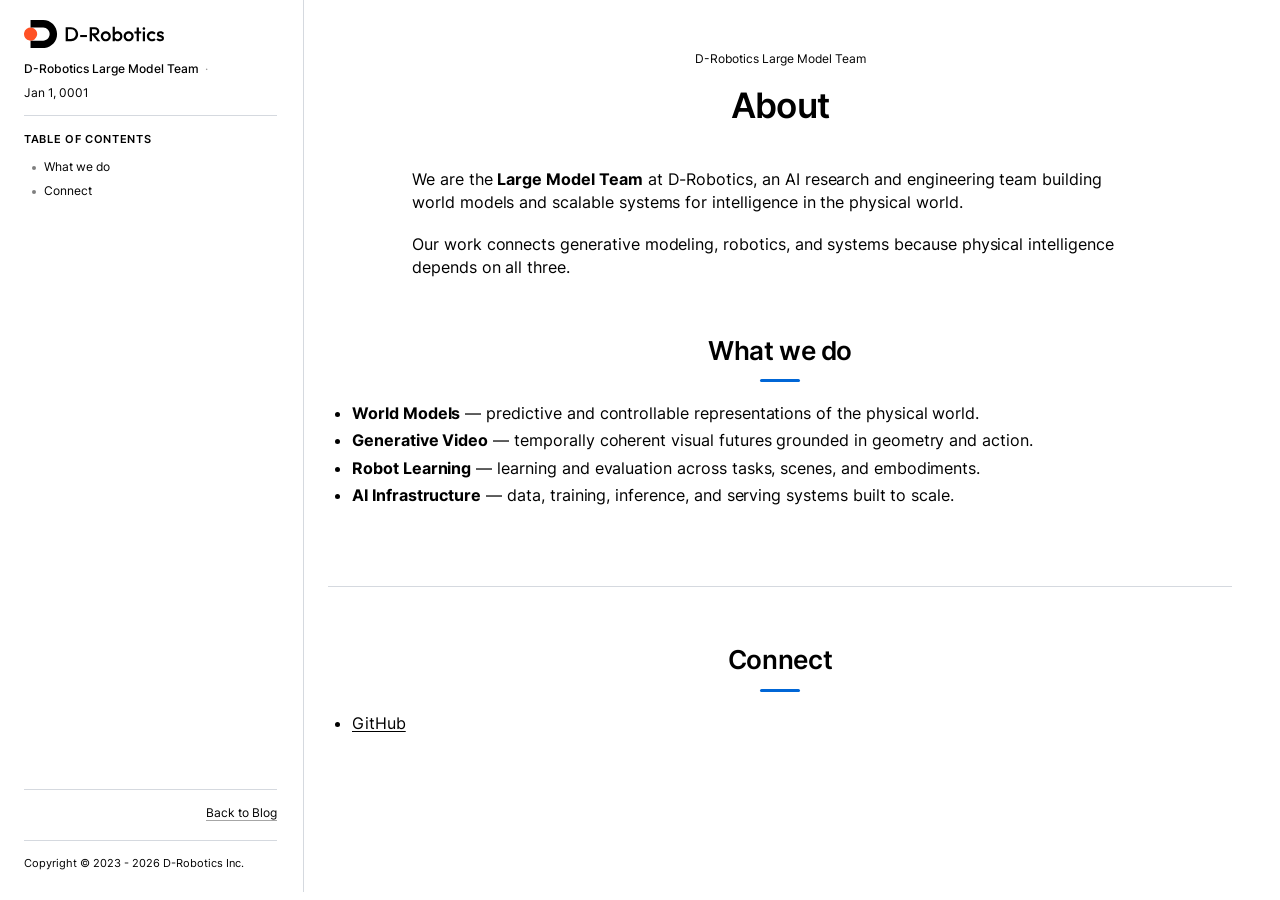
==== about/index.html @ 14d08337 "Initial deploy: Hugo build output (TOS-hosted assets)" ====
<!doctype html><html lang=en dir=ltr><head><meta charset=utf-8><meta name=viewport content="width=device-width,initial-scale=1,shrink-to-fit=no"><meta name=robots content="index, follow"><title>About · D-Robotics Large Model Team</title><script>(function(){var t,e=null;try{e=localStorage.getItem("beacon-theme")}catch{}e!=="light"&&e!=="dark"&&(e="auto"),t=e==="dark"||e==="auto"&&window.matchMedia("(prefers-color-scheme: dark)").matches,document.documentElement.dataset.theme=e,document.documentElement.classList.toggle("dark",t)})()</script><meta name=description content="The team building world models and scalable systems for physical intelligence."><meta name=author content="D-Robotics Large Model Team"><link rel=canonical href=https://largemodel.d-robotics.cc/about/><meta property="og:title" content="About">
<meta property="og:description" content="The team building world models and scalable systems for physical intelligence."><meta property="og:type" content="article"><meta property="og:url" content="https://largemodel.d-robotics.cc/about/"><meta property="og:site_name" content="D-Robotics Large Model Team"><meta name=twitter:card content="summary"><meta name=twitter:title content="About"><meta name=twitter:description content="The team building world models and scalable systems for physical intelligence."><link rel=stylesheet href=/css/main.min.e6b3708b87d141f36e25508e2e781ec3b22ee63d09529a8f0eecc52648e0cc5a.css integrity="sha256-5rNwi4fRQfNuJVCOLngew7Iu5j0JUpqPDuzFJkjgzFo="><meta name=generator content="Hugo 0.147.4"><script>(function(){try{localStorage.setItem("beacon-theme","light")}catch{}var e=document.documentElement;e.classList.remove("dark"),e.dataset.theme="light"})()</script><style>@font-face{font-family:inter;src:url(/fonts/inter-var.woff2)format("woff2");font-weight:100 900;font-display:swap}:root{color-scheme:light;--color-bg:#ffffff;--color-bg-page:#ececed;--nav-width:160px;--details-width:280px;--site-width:1360px;--toc-width:220px;--font-sans:"Inter", "PingFang SC", "Microsoft YaHei", "Noto Sans CJK SC", system-ui, -apple-system, "Segoe UI", sans-serif;--color-text:#000000;--color-text-soft:#000000;--color-heading:#000000}:root.dark{color-scheme:light;--color-bg:#ffffff;--color-bg-soft:#ffffff;--color-bg-code:#f1f3f5;--color-bg-muted:#eceef1;--color-bg-page:#ececed;--color-text:#000000;--color-text-soft:#000000;--color-heading:#000000;--color-border:#e1e4e8;--color-divider:#d5d9df;--color-rule:#9299a3;--color-border-hover:#0066d6;--color-primary:#0066d6;--color-primary-hover:#0053b3;--color-selection-bg:#bfd0e1;--color-selection-text:#17212b;--color-comment-accent:#456b91;--color-tag-bg:#eceef1;--color-lightbox-backdrop:rgba(20, 22, 26, 0.82);--shadow:0 1px 2px rgba(0, 0, 0, 0.04);--shadow-hover:0 3px 10px rgba(0, 0, 0, 0.08)}.theme-toggle{display:none!important}body{background:var(--color-bg-page)}.container{background:var(--color-bg)}.three-col .layout{display:grid;grid-template-columns:var(--nav-width)minmax(0,1fr);gap:var(--layout-gap);align-items:start}.three-col.single .layout{grid-template-columns:var(--details-width)minmax(0,1fr);gap:0}.three-col.single .main{padding-left:24px;overflow-x:clip}.three-col.single .right-toc{display:none}.three-col .main,.three-col.single .main{max-width:none;margin-inline:0;min-width:0}.left-nav{position:sticky;top:24px;align-self:start;padding:20px 0;align-self:stretch;border-right:1px solid var(--color-divider);padding-right:20px}.left-nav-inner{display:flex;flex-direction:column;gap:14px}a.sidebar-logo{text-decoration:none;transition:opacity .15s ease}a.sidebar-logo:hover{opacity:.75}.right-toc{position:sticky;top:24px;align-self:start;padding:40px 0;max-height:calc(100vh - 48px);overflow-y:auto}.toc-side{background:0 0;border:0;border-radius:0;padding:0;margin:0}.toc-side .toc-title{text-transform:uppercase;letter-spacing:.05em;font-weight:600;color:var(--color-text-soft);font-size:.82rem;margin:0 0 12px}.toc-side .toc-content{font-size:.92rem}.toc-side ul{padding-left:16px;margin:6px 0}.toc-side a{color:var(--color-text-soft)}.toc-side a:hover{color:var(--color-primary)}.resources{margin:16px 0 0;text-align:center}.resources-list{display:flex;flex-wrap:wrap;justify-content:center;gap:18px}.resource-badge{display:inline-flex;align-items:center;gap:5px;padding:0;border:none;background:0 0;color:var(--color-text);font-size:.78rem;font-weight:400;text-decoration:underline;text-underline-offset:3px;text-decoration-thickness:1px;transition:color .15s ease,text-decoration-color .15s ease}.resource-badge:hover{color:var(--color-primary)}.hero{padding:56px 0 40px;max-width:760px}.hero-eyebrow{letter-spacing:-.01em;font-size:1.35rem;font-weight:700;color:var(--color-heading);margin:0 0 14px}.hero-vision{font-size:.95rem;line-height:1.7;letter-spacing:-.005em;color:var(--color-text-soft);margin:0 0 32px;max-width:62ch}.hero-cta{display:flex;gap:12px;flex-wrap:wrap}.btn{display:inline-flex;align-items:center;padding:8px 16px;border-radius:var(--radius);font-size:.78rem;font-weight:600;border:1px solid var(--color-border);background:var(--color-bg-soft);color:var(--color-text);transition:color .15s ease,border-color .15s ease,background-color .15s ease}.btn:hover{color:var(--color-primary);border-color:var(--color-border-hover)}.btn-primary{background:var(--color-primary);color:#fff;border-color:var(--color-primary)}.btn-primary:hover{color:#fff;filter:brightness(1.08)}.btn-ghost{background:0 0}.latest-title{margin:72px 0 16px;padding-top:24px;border-top:1px solid var(--color-border);font-size:.78rem;text-transform:uppercase;letter-spacing:.05em;font-weight:600;color:var(--color-text-soft)}.post-entry{margin-bottom:12px;padding:0;border:1px solid var(--color-border);border-radius:10px;background:var(--color-bg);box-shadow:3px 3px color-mix(in srgb,var(--color-border) 60%,transparent);transition:box-shadow .15s ease,transform .15s ease,border-color .15s ease}.post-entry:first-child{padding-top:0}.post-entry:last-of-type{border-bottom:1px solid var(--color-border)}.post-entry:hover{border-color:var(--color-heading);transform:translate(-1px,-1px);box-shadow:5px 5px color-mix(in srgb,var(--color-border) 80%,transparent)}.card-badges{display:flex;gap:6px;flex-wrap:wrap;margin-bottom:10px}.category-badge{display:inline-block;padding:3px 10px;font-size:.72rem;font-weight:600;text-transform:uppercase;letter-spacing:.05em;color:var(--color-primary);background:color-mix(in srgb,var(--color-primary) 10%,transparent);border-radius:999px;transition:background-color .15s ease}.category-badge:hover{background:color-mix(in srgb,var(--color-primary) 18%,transparent)}.byline{display:flex;align-items:center;flex-wrap:wrap;gap:8px;font-size:.78rem;color:var(--color-text-soft);margin:0 0 12px}.byline-author{color:var(--color-text-soft);font-weight:400}.byline-sep{opacity:.4}.entry-pinned{color:var(--color-primary);margin-right:4px}.three-col.single .post{max-width:none;margin-inline:0}.three-col.single .main{padding-right:24px}.three-col.single .post-content{font-size:1rem;line-height:1.4;letter-spacing:-.003em}.three-col.single .post-content a{color:var(--color-text)}.three-col.single .post-content a:hover{color:var(--color-text);text-decoration-color:var(--color-primary)}.three-col.single .post-content p{text-align:left;max-width:46rem;margin-inline:auto}.three-col.single .post-content>*+*{margin-top:20px}.three-col.single .post-content>*:first-child{margin-top:0}.three-col.single .post-content>h2{font-size:1.6rem;line-height:1.3;margin-top:80px;margin-bottom:0;letter-spacing:-.015em;text-align:center;padding-top:56px;border-top:1px solid var(--color-divider)}.three-col.single .post-content>h2:first-of-type,.three-col.single .post-content .callout>h2{border-top:none;margin-top:56px;padding-top:0}.three-col.single .post-content .callout>h2:first-child{margin-top:0}.three-col.single .post-content>h2::after{content:'';display:block;width:40px;height:3px;background:var(--color-primary);margin:12px auto 0;border-radius:2px}.three-col.single .post-content h4{font-size:1rem;line-height:1.5;font-weight:700;margin-top:28px;margin-bottom:0;margin-inline:auto;max-width:46rem;letter-spacing:-.01em;text-align:left}.three-col.single .post-content .demo-section>*+*{margin-top:28px}.three-col.single .post-content .demo-section>*:first-child{margin-top:0}.three-col.single .post-content .demo-section h4,.three-col.single .post-content .demo-section p{text-align:center}.three-col.single .post-content .demo-section p{max-width:40rem;margin-inline:auto}.barchart{max-width:46rem;margin-inline:auto}.barchart-tabs{display:flex;flex-wrap:wrap;gap:6px;margin-bottom:14px;position:relative}.barchart>input{position:absolute;opacity:0;pointer-events:none}.barchart-tabs>label{padding:3px 12px;border:1px solid var(--color-border);border-radius:999px;font-size:.72rem;line-height:1.6;color:var(--color-text-soft);cursor:pointer;user-select:none;transition:color .15s ease,background-color .15s ease,border-color .15s ease}.barchart-tabs>label:hover{color:var(--color-heading);border-color:var(--color-heading)}.bar-panel{display:none;min-height:258px}#bm-overall:checked~.bar-panel[data-panel=overall],#bm-interaction:checked~.bar-panel[data-panel=interaction],#bm-physical:checked~.bar-panel[data-panel=physical],#bm-consistency:checked~.bar-panel[data-panel=consistency],#bm-clip:checked~.bar-panel[data-panel=clip]{display:block}#bm-overall:checked~.barchart-tabs label[for=bm-overall],#bm-interaction:checked~.barchart-tabs label[for=bm-interaction],#bm-physical:checked~.barchart-tabs label[for=bm-physical],#bm-consistency:checked~.barchart-tabs label[for=bm-consistency],#bm-clip:checked~.barchart-tabs label[for=bm-clip]{background:var(--color-primary);border-color:var(--color-primary);color:#fff}.barmeter{display:grid;grid-template-columns:148px minmax(0,1fr)44px;align-items:center;gap:8px;margin:5px 0}.bar-label{font-size:.72rem;color:var(--color-text);text-align:right;white-space:nowrap;overflow:hidden;text-overflow:ellipsis}.bar-label em{font-style:normal;font-weight:600}.bar-track{height:14px;border-radius:4px;background:var(--color-bg-soft);overflow:hidden}.bar-fill{display:block;height:100%;width:var(--w,0%);border-radius:4px;background:color-mix(in srgb,var(--color-text) 28%,transparent)}.bar-value{font-size:.7rem;color:var(--color-text-soft);font-variant-numeric:tabular-nums}.barmeter.ours .bar-fill{background:var(--color-primary)}.barmeter.ours .bar-label,.barmeter.ours .bar-value{color:var(--color-primary);font-weight:600}.bar-caption{margin-top:10px;font-size:.7rem;color:var(--color-text-soft);text-align:center}.eval-split{display:grid;grid-template-columns:minmax(0,1fr)340px;gap:28px;align-items:center;max-width:46rem;margin-inline:auto;margin-block:28px}.post-content .eval-figure{margin:0}.eval-figure img{width:100%;border-radius:12px}.eval-figure figcaption{margin-top:8px;font-size:.72rem;line-height:1.5;color:var(--color-text-soft);text-align:center}.three-col.single .post-content h4{clear:both}@media(max-width:768px){.eval-split{grid-template-columns:1fr}}.video-pair{display:grid;grid-template-columns:1fr 1fr;gap:16px}.video-pair video{width:100%;aspect-ratio:16/9;object-fit:contain;background:#000;border-radius:12px}@media(max-width:768px){.video-pair{grid-template-columns:1fr}}.three-col.single .post-content>figure:not(.eval-figure),.three-col.single .post-content>div{margin-top:36px;margin-bottom:36px}.three-col.single .post-content .callout{border:none;border-radius:0;padding:0;margin:20px 0;background:0 0}.three-col.single .post-content .callout>p:first-child{font-size:1rem;font-weight:600;letter-spacing:-.005em;text-align:left;max-width:none}.three-col.single .post-content .callout>blockquote{margin:14px auto;padding-left:16px;border-left:2px solid var(--color-divider);font-size:.9rem;color:var(--color-text-soft);text-align:left;max-width:46rem}.three-col.single .post-content .callout>blockquote p{margin:0;max-width:none}.three-col.single .post-content .callout>p:not(:first-child){text-align:left;font-size:1rem;line-height:1.4;margin-top:14px;color:var(--color-text-soft)}.three-col.single .post-content .callout p:last-child,.three-col.single .post-content .callout blockquote:last-child{margin-bottom:0}.three-col.single .post-content>video{border-radius:12px;box-shadow:0 4px 24px rgba(0,0,0,.12);max-width:100%;background:#000;object-fit:contain}.three-col.single .post-content img{max-width:100%;background:0 0}.video-gallery{margin:36px 0}.video-gallery .video-main-wrap{position:relative;width:100%;padding-bottom:56.25%;border-radius:12px;overflow:hidden;box-shadow:0 4px 24px rgba(0,0,0,.12);background:#000}.video-gallery .video-main{position:absolute;top:0;left:0;width:100%;height:100%;object-fit:contain;background:#000}.video-gallery .video-thumbs{display:flex;flex-wrap:wrap;justify-content:center;gap:8px;margin-top:10px}.video-gallery .video-thumb-wrap{position:relative;flex:0 0 120px;width:120px;height:68px;border-radius:8px;overflow:hidden;cursor:pointer;border:3px solid transparent;opacity:.5;transition:opacity .15s ease,border-color .15s ease;background:#000}.video-gallery .video-thumb-wrap:hover{opacity:.8}.video-gallery .video-thumb-wrap.active{border-color:var(--color-primary);opacity:1}.video-gallery .video-thumb{position:absolute;top:0;left:0;width:100%;height:100%;object-fit:contain;background:#000;pointer-events:none}.three-col.single .post-content li{margin:.3em 0}.three-col.single .post-header{margin-bottom:40px;padding-top:8px}.three-col.single .post-header .post-meta.byline{justify-content:center;gap:8px;margin-bottom:14px}.three-col.single .post-header .post-title{text-align:center;font-size:clamp(1.8rem,3vw,2.2rem);line-height:1.25;letter-spacing:-.02em;margin:0 auto;max-width:32ch}.three-col.single .post-cover{margin:8px -14% 0;width:128%;max-width:100vw}.three-col.single .post-cover img{border-radius:var(--radius);display:block}.three-col.single .post>details.toc{display:none}.three-col.single .citation{margin-inline:auto;max-width:46rem;margin-top:88px}.three-col.single .post-footer{text-align:center}.three-col.single .post-footer .post-tags{justify-content:center}.post-details{position:sticky;top:24px;align-self:start;height:calc(100vh - 48px);overflow-y:auto;font-size:.78rem}.post-details-inner{display:flex;flex-direction:column;gap:16px;padding-right:6px;height:100%}.post-details-header{display:flex;flex-direction:column;gap:12px;padding-bottom:14px;border-bottom:1px solid var(--color-divider);flex-shrink:0}.sidebar-logo{width:100%;display:flex;align-items:center;justify-content:flex-start}.sidebar-logo svg{width:140px;max-width:100%;height:auto;display:block;color:var(--color-heading)}.post-meta-compact{display:flex;flex-wrap:wrap;align-items:center;gap:6px;font-size:.78rem;color:var(--color-text-soft);line-height:1.4}.post-meta-compact .post-meta-author{font-weight:500;color:var(--color-heading);white-space:nowrap}.post-meta-compact .post-meta-date{font-weight:400;color:var(--color-text-soft)}.post-meta-compact .sep{opacity:.4}.badge-category{display:inline-flex;align-items:center;gap:6px;padding:4px 10px;border-radius:999px;background:var(--color-bg-soft);border:1px solid var(--color-border);font-size:.72rem;font-weight:600;color:var(--color-heading);width:fit-content}.post-date{margin:0;font-size:.76rem;font-weight:500;color:var(--color-text-soft)}.post-byline{display:flex;justify-content:space-between;align-items:center;gap:12px}.post-author{margin:0;font-size:.9rem;font-weight:700;color:var(--color-heading)}.table-of-contents{display:flex;flex-direction:column;gap:8px;flex:1;min-height:0;overflow-y:auto}.table-of-contents-title{flex-shrink:0;margin:0;font-size:.7rem;font-weight:600;text-transform:uppercase;letter-spacing:.06em;color:var(--color-text-soft)}.table-of-contents-list ul{list-style:none;margin:0;padding:0}.table-of-contents-list ul ul{padding-left:10px;margin-top:2px}.table-of-contents-list li{margin:0}.table-of-contents-list a{display:flex;align-items:baseline;gap:8px;padding:4px 6px;border-radius:6px;color:var(--color-text-soft);text-decoration:none;font-size:.78rem;line-height:1.3;border-left:2px solid transparent;transition:color .15s ease,background-color .15s ease,border-color .15s ease}.table-of-contents-list a::before{content:"";flex-shrink:0;width:4px;height:4px;border-radius:50%;background:color-mix(in srgb,currentColor 50%,transparent);transform:translateY(-1px);transition:background-color .15s ease}.table-of-contents-list a:hover{color:var(--color-heading);background:var(--color-bg-soft)}.table-of-contents-list a.is-active,.table-of-contents-list a.active{color:var(--color-primary);background:color-mix(in srgb,var(--color-primary) 6%,transparent);border-left-color:var(--color-primary)}.table-of-contents-list a.is-active::before,.table-of-contents-list a.active::before{background:var(--color-primary)}.post-details-footer{flex-shrink:0;padding-top:12px;border-top:1px solid var(--color-divider);text-align:right}.back-to-blog{font-size:.76rem;font-weight:400;color:var(--color-text);text-decoration:underline;text-underline-offset:3px;text-decoration-color:color-mix(in srgb,var(--color-text) 35%,transparent);transition:color .15s ease,text-decoration-color .15s ease}.back-to-blog:hover{color:var(--color-primary);text-decoration-color:var(--color-primary)}.sidebar-copyright{margin-top:auto;flex-shrink:0;padding-top:14px;border-top:1px solid var(--color-divider);font-size:.7rem;line-height:1.5;color:var(--color-text-soft)}@media(max-width:1024px){.sidebar-copyright{display:none}.three-col.single .layout{grid-template-columns:minmax(0,1fr)}.three-col .left-nav{border-right:0;padding-right:0}.three-col.single .main{padding-left:0;overflow-x:visible}.post-details{position:static;height:auto;overflow:visible;margin-bottom:24px}.post-details-inner{padding-right:0;height:auto}.three-col.single .post-cover{margin:8px -6% 0;width:112%}}.list-header .list-title{font-size:1.9rem;font-weight:700;letter-spacing:-.01em;color:var(--color-heading)}.list-header .list-description{font-size:.78rem;color:var(--color-text-soft)}.post-entry .entry-body{display:flex;align-items:stretch;gap:44px;padding:8px 20px 8px 12px}.post-entry .entry-main{flex:auto;min-width:0;display:flex;flex-direction:column;gap:8px}.post-entry .entry-row{display:flex;align-items:baseline;justify-content:space-between;gap:6px}.post-entry .entry-title{flex:1;min-width:0;overflow:hidden;text-overflow:ellipsis;white-space:nowrap;font-size:.75rem;font-weight:600;line-height:1.4;letter-spacing:0;margin:0;color:var(--color-heading)}.post-entry .entry-title a{text-decoration:none}.post-entry .entry-date{margin-top:auto;padding-top:4px;font-size:.75rem;color:var(--color-text-soft);white-space:nowrap}.post-entry .entry-desc{font-size:.82rem;line-height:1.45;color:var(--color-text);margin:0}.post-entry .entry-abstract{min-width:0;margin:0;font-size:.75rem;line-height:1.55;color:var(--color-text-soft);display:-webkit-box;-webkit-box-orient:vertical;overflow:hidden}.post-entry .entry-thumb-link{flex:none;align-self:center;display:block}.post-entry .entry-thumb{display:block;height:180px;width:auto;max-width:min(40vw,340px);object-fit:cover;border-radius:8px;background:var(--color-bg)}@media(max-width:640px){.post-entry .entry-body{flex-direction:column-reverse;gap:10px}.post-entry .entry-thumb{width:100%;height:auto;max-width:none}.post-entry .entry-date{margin-top:0}}.blog-controls{display:flex;gap:12px;flex-wrap:wrap;align-items:center;margin:8px 0 24px}.blog-search{flex:1 1 240px;min-width:180px;padding:6px 10px;border:1px solid var(--color-border);border-radius:var(--radius);font-size:.78rem;background:var(--color-bg-soft);color:var(--color-text);transition:border-color .15s ease}.blog-search:focus{outline:none;border-color:var(--color-primary)}.blog-filters{display:flex;gap:6px;flex-wrap:wrap}.filter-btn{padding:5px 10px;border:1px solid var(--color-border);background:var(--color-bg-soft);color:var(--color-text-soft);border-radius:var(--radius);cursor:pointer;font-size:.78rem;transition:color .15s ease,border-color .15s ease,background-color .15s ease}.filter-btn:hover{color:var(--color-primary);border-color:var(--color-border-hover)}.filter-btn.active{background:var(--color-primary);color:#fff;border-color:var(--color-primary)}.blog-sort{padding:6px 10px;border:1px solid var(--color-border);border-radius:var(--radius);background:var(--color-bg-soft);color:var(--color-text);font-size:.78rem;cursor:pointer}.blog-empty{color:var(--color-text-soft);text-align:center;padding:40px 0;font-size:.78rem}.citation{margin:40px 0 24px;padding:20px 24px;border:1px solid var(--color-border);border-radius:var(--radius);background:var(--color-bg-soft)}.citation-title{margin:0 0 6px;font-size:.78rem;text-transform:uppercase;letter-spacing:.05em;font-weight:600;color:var(--color-text-soft)}.citation-note{margin:0 0 14px;font-size:.78rem;color:var(--color-text-soft)}.citation-actions{position:relative}.citation-bibtex{margin:0;padding:16px 18px;background:var(--color-bg);border:1px solid var(--color-border);border-radius:calc(var(--radius) - 2px);overflow-x:auto;font-family:ui-monospace,SFMono-Regular,Menlo,Consolas,monospace;font-size:.78rem;line-height:1.55;color:var(--color-text)}.citation-bibtex code{background:0 0;padding:0;font:inherit;color:inherit}.citation-copy{position:absolute;top:10px;right:10px;display:inline-flex;align-items:center;padding:5px 12px;border:1px solid var(--color-border);border-radius:var(--radius);background:var(--color-bg);color:var(--color-text-soft);font-size:.78rem;font-weight:600;cursor:pointer;transition:color .15s ease,border-color .15s ease}.citation-copy:hover{color:var(--color-primary);border-color:var(--color-border-hover)}@media(max-width:1024px){.three-col .layout,.three-col.single .layout{grid-template-columns:1fr}.left-nav{position:static;padding:16px 0;border-bottom:1px solid var(--color-divider)}.post-details-inner{flex-direction:row;align-items:center;gap:18px;flex-wrap:wrap}.post-details-header{flex-direction:row;align-items:center;gap:18px;padding-bottom:0;border-bottom:0}.left-nav-links .table-of-contents-title{display:none}.left-nav-links .table-of-contents-list{display:flex;flex-direction:row;gap:18px}.left-nav-links .table-of-contents-list a{border-left:0;padding:0}.left-nav-links .table-of-contents-list a::before{display:none}.right-toc{display:none}}</style></head><body class="three-col single kind-page type-page" data-copy=Copy data-copied=Copied! data-copy-failed="Copy failed" data-toggle-theme=Theme data-theme-auto=Auto data-theme-light=Light data-theme-dark=Dark data-open-menu="Open menu" data-close-menu="Close menu" data-image-preview="Image preview" data-open-preview="Open image preview" data-close-preview=Close data-prev-image="Previous image" data-next-image="Next image"><a class=skip-link href=#main>Skip to content</a><div id=copy-status class=visually-hidden role=status aria-live=polite></div><div class=container><div class=layout><aside class=left-nav id=left-nav aria-label="Main navigation"><div class=post-details aria-label="Post details"><div class=post-details-inner><div class=post-details-header><div class=sidebar-logo><svg viewBox="0 0 2674.43 536.44" aria-hidden="true"><g><path fill="currentcolor" d="M1034.09 270.13c0 75.66-58.85 133.74-135.65 133.74H796.03V136.39h101.64c77.19.0 136.42 57.7 136.42 133.74zM896.52 363.75c54.64.0 92.48-38.21 92.48-94s-38.21-93.24-92.48-93.24h-56.55v187.24h56.55z"/><path fill="currentcolor" d="M1073.05 326.3v-39.74h129.54v39.74h-129.54z"/><path fill="currentcolor" d="M1401.67 403.87l-91.33-113.49h-11.46v113.49h-43.94V136.39h100.11c50.44.0 84.45 32.86 84.45 77.19s-30.19 73.37-76.43 76.43l94 113.87h-55.41zM1298.87 174.6v79.48h53.88c27.13.0 42.8-14.9 42.8-39.74.0-22.16-15.66-39.74-42.41-39.74h-54.26z"/><path fill="currentcolor" d="M1466.61 311.78c0-53.12 42.03-95.15 95.91-95.15s96.29 41.65 96.29 95.15-42.03 95.91-96.29 95.91-95.91-42.42-95.91-95.91zm149.03.0c0-32.1-22.16-54.64-53.12-54.64s-52.73 22.93-52.73 54.64 21.78 55.41 52.73 55.41 53.12-22.93 53.12-55.41z"/><path fill="currentcolor" d="M1880.05 312.55c0 53.5-38.6 95.15-88.27 95.15-23.31.0-43.18-8.79-56.17-23.69v19.87h-42.03V128.75h42.03v111.96c12.99-14.9 32.86-24.08 56.17-24.08 49.68.0 88.27 42.03 88.27 95.91zM1836.87 312.16c0-32.86-21.4-55.79-51.97-55.79s-51.97 22.93-51.97 55.79 21.02 55.79 51.97 55.79 51.97-22.93 51.97-55.79z"/><path fill="currentcolor" d="M1903.35 311.78c0-53.12 42.03-95.15 95.91-95.15s96.29 41.65 96.29 95.15-42.03 95.91-96.29 95.91-95.91-42.42-95.91-95.91zm149.03.0c0-32.1-22.17-54.64-53.12-54.64s-52.73 22.93-52.73 54.64 21.78 55.41 52.73 55.41 53.12-22.93 53.12-55.41z"/><path fill="currentcolor" d="M2238.84 220.46v38.21h-43.94v145.21h-42.03V258.67h-43.94v-38.21h43.94v-76.43h42.03v76.43h43.94z"/><path fill="currentcolor" d="M2265.96 161.61c0-14.14 10.32-25.22 24.84-25.22s24.84 11.08 24.84 25.22-10.32 25.22-24.84 25.22-24.84-11.08-24.84-25.22zM2269.78 403.87V220.45h42.03v183.42h-42.03z"/><path fill="currentcolor" d="M2346.96 312.16c0-53.88 41.65-95.53 96.29-95.53 28.28.0 54.26 11.47 71.46 31.72l-27.51 27.89c-10.7-12.61-25.99-19.11-43.94-19.11-31.33.0-53.12 22.55-53.12 55.02s21.78 55.03 53.12 55.03c17.96.0 33.24-6.5 43.94-19.11l27.51 27.89c-17.2 20.25-43.18 31.72-71.46 31.72-54.64.0-96.29-41.65-96.29-95.53z"/><path fill="currentcolor" d="M2528.84 374.07l26.75-26.75c12.61 14.9 29.04 22.16 50.06 22.16 18.72.0 28.66-5.73 28.66-16.43.0-33.25-95.15-13.37-95.15-79.86.0-35.16 25.6-56.55 67.64-56.55 29.42.0 52.35 10.7 67.64 31.33l-26.75 26.75c-10.7-13.37-24.08-19.87-42.03-19.87-16.81.0-26.37 5.35-26.37 14.9.0 30.19 95.15 12.23 95.15 79.86.0 35.92-26.75 58.08-69.54 58.08-30.95.0-58.47-12.23-76.04-33.63z"/></g><g><circle fill="#ff5125" cx="125.73" cy="268.22" r="125.73" transform="translate(-159.17 349.36) rotate(-80.78)"/><path fill="currentcolor" d="M366.53 536.44H124.84v-142.1h241.69c68.02.0 123.37-56.58 123.37-126.12S434.56 142.1 366.53 142.1H124.84V0h241.69C512.91.0 632 120.32 632 268.22S512.91 536.44 366.53 536.44z"/></g></svg></div><div class=post-meta-compact><span class=post-meta-author>D-Robotics Large Model Team
</span><span class=sep aria-hidden=true>·</span>
<time class=post-meta-date datetime=0001-01-01T00:00:00Z>Jan 1, 0001</time></div></div><div class=table-of-contents><h3 class=table-of-contents-title>Table of Contents</h3><div class=table-of-contents-list><nav id=TableOfContents><ul><li><a href=#what-we-do>What we do</a></li><li><a href=#connect>Connect</a></li></ul></nav></div></div><div class=post-details-footer><a href=/blog/ class=back-to-blog><span>Back to Blog</span></a></div><div class=sidebar-copyright>Copyright &copy; 2023 - 2026 D-Robotics Inc.</div></div></div></aside><main class=main id=main><article class=post><header class=post-header><div class="post-meta byline"><span class=byline-author>D-Robotics Large Model Team</span></div><h1 class=post-title>About</h1></header><details class=toc open><summary class=toc-title>Table of Contents</summary><div class=toc-content><nav id=TableOfContents><ul><li><a href=#what-we-do>What we do</a></li><li><a href=#connect>Connect</a></li></ul></nav></div></details><div class=post-content><p>We are the <strong>Large Model Team</strong> at D-Robotics, an AI research and engineering team building world models and scalable systems for intelligence in the physical world.</p><p>Our work connects generative modeling, robotics, and systems because physical intelligence depends on all three.</p><h2 id=what-we-do>What we do</h2><ul><li><strong>World Models</strong> — predictive and controllable representations of the physical world.</li><li><strong>Generative Video</strong> — temporally coherent visual futures grounded in geometry and action.</li><li><strong>Robot Learning</strong> — learning and evaluation across tasks, scenes, and embodiments.</li><li><strong>AI Infrastructure</strong> — data, training, inference, and serving systems built to scale.</li></ul><h2 id=connect>Connect</h2><ul><li><a href=https://github.com/D-Robotics-AI-Lab>GitHub</a></li></ul></div><footer class=post-footer></footer></article><button class=back-to-top type=button aria-label="Back to top" title="Back to top" hidden><svg class="icon" viewBox="0 0 24 24" width="20" height="20" fill="none" stroke="currentcolor" stroke-width="2" stroke-linecap="round" stroke-linejoin="round"><path d="M12 19V5"/><path d="m5 12 7-7 7 7"/></svg></button></main></div></div><script src=/js/bundle.min.6897949bd55f094d0ef19544ea4e4cd70f46cc3a8ca288199498e40af0bca759.js integrity="sha256-aJeUm9VfCU0O8ZVE6k5M1w9GzDqMoogZlJjkCvC8p1k=" defer></script><script>(function(){function e(){try{localStorage.setItem("beacon-theme","light")}catch{}var t,n,s=document.documentElement;s.classList.remove("dark"),s.dataset.theme="light",t=document.getElementById("theme-toggle"),t&&(n=t.cloneNode(!0),t.parentNode&&t.parentNode.replaceChild(n,t),n.addEventListener("click",function(t){t.preventDefault(),t.stopPropagation(),e()}))}document.readyState==="loading"?document.addEventListener("DOMContentLoaded",e):e()})()</script><script>(function(){var t,s,o,n=document.querySelectorAll(".post-content h2[id], .post-content h3[id]"),e=document.querySelectorAll(".table-of-contents-list a");if(!n.length||!e.length)return;s={},e.forEach(function(e){var t=e.getAttribute("href")||"";t.charAt(0)==="#"&&(s[t.slice(1)]=e)}),t=null,o=new IntersectionObserver(function(n){n.forEach(function(n){if(!n.isIntersecting)return;var s=n.target.id;if(s===t)return;t=s,e.forEach(function(e){e.classList.toggle("is-active",e.getAttribute("href")==="#"+s)})})},{rootMargin:"-80px 0px -70% 0px",threshold:0}),n.forEach(function(e){o.observe(e)})})()</script><script>(function(){document.querySelectorAll(".video-gallery").forEach(function(e){var t=e.querySelector(".video-main"),n=e.querySelectorAll(".video-thumb-wrap");if(!t||!n.length)return;n.forEach(function(e){e.addEventListener("click",function(){var o,s=e.getAttribute("data-src");if(!s)return;o=t.querySelector("source"),o?o.src=s:t.src=s,t.load(),t.play().catch(function(){}),n.forEach(function(e){e.classList.remove("active")}),e.classList.add("active")})})})})()</script></body></html>
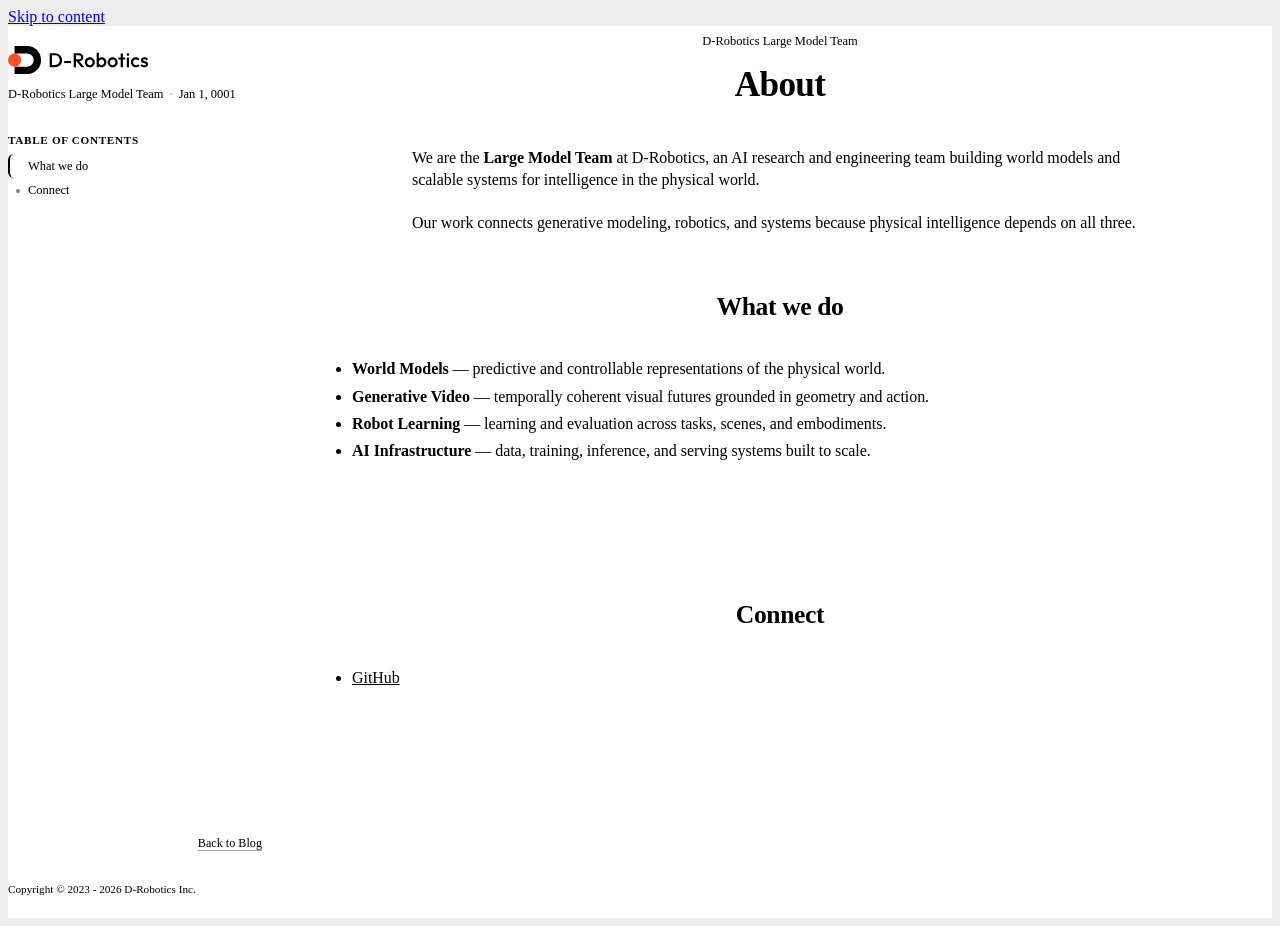
==== commit ae228c79: "Update baseURL to GitHub Pages default domain" ====
--- a/about/index.html
+++ b/about/index.html
@@ -1,4 +1,4 @@
-<!doctype html><html lang=en dir=ltr><head><meta charset=utf-8><meta name=viewport content="width=device-width,initial-scale=1,shrink-to-fit=no"><meta name=robots content="index, follow"><title>About · D-Robotics Large Model Team</title><script>(function(){var t,e=null;try{e=localStorage.getItem("beacon-theme")}catch{}e!=="light"&&e!=="dark"&&(e="auto"),t=e==="dark"||e==="auto"&&window.matchMedia("(prefers-color-scheme: dark)").matches,document.documentElement.dataset.theme=e,document.documentElement.classList.toggle("dark",t)})()</script><meta name=description content="The team building world models and scalable systems for physical intelligence."><meta name=author content="D-Robotics Large Model Team"><link rel=canonical href=https://largemodel.d-robotics.cc/about/><meta property="og:title" content="About">
-<meta property="og:description" content="The team building world models and scalable systems for physical intelligence."><meta property="og:type" content="article"><meta property="og:url" content="https://largemodel.d-robotics.cc/about/"><meta property="og:site_name" content="D-Robotics Large Model Team"><meta name=twitter:card content="summary"><meta name=twitter:title content="About"><meta name=twitter:description content="The team building world models and scalable systems for physical intelligence."><link rel=stylesheet href=/css/main.min.e6b3708b87d141f36e25508e2e781ec3b22ee63d09529a8f0eecc52648e0cc5a.css integrity="sha256-5rNwi4fRQfNuJVCOLngew7Iu5j0JUpqPDuzFJkjgzFo="><meta name=generator content="Hugo 0.147.4"><script>(function(){try{localStorage.setItem("beacon-theme","light")}catch{}var e=document.documentElement;e.classList.remove("dark"),e.dataset.theme="light"})()</script><style>@font-face{font-family:inter;src:url(/fonts/inter-var.woff2)format("woff2");font-weight:100 900;font-display:swap}:root{color-scheme:light;--color-bg:#ffffff;--color-bg-page:#ececed;--nav-width:160px;--details-width:280px;--site-width:1360px;--toc-width:220px;--font-sans:"Inter", "PingFang SC", "Microsoft YaHei", "Noto Sans CJK SC", system-ui, -apple-system, "Segoe UI", sans-serif;--color-text:#000000;--color-text-soft:#000000;--color-heading:#000000}:root.dark{color-scheme:light;--color-bg:#ffffff;--color-bg-soft:#ffffff;--color-bg-code:#f1f3f5;--color-bg-muted:#eceef1;--color-bg-page:#ececed;--color-text:#000000;--color-text-soft:#000000;--color-heading:#000000;--color-border:#e1e4e8;--color-divider:#d5d9df;--color-rule:#9299a3;--color-border-hover:#0066d6;--color-primary:#0066d6;--color-primary-hover:#0053b3;--color-selection-bg:#bfd0e1;--color-selection-text:#17212b;--color-comment-accent:#456b91;--color-tag-bg:#eceef1;--color-lightbox-backdrop:rgba(20, 22, 26, 0.82);--shadow:0 1px 2px rgba(0, 0, 0, 0.04);--shadow-hover:0 3px 10px rgba(0, 0, 0, 0.08)}.theme-toggle{display:none!important}body{background:var(--color-bg-page)}.container{background:var(--color-bg)}.three-col .layout{display:grid;grid-template-columns:var(--nav-width)minmax(0,1fr);gap:var(--layout-gap);align-items:start}.three-col.single .layout{grid-template-columns:var(--details-width)minmax(0,1fr);gap:0}.three-col.single .main{padding-left:24px;overflow-x:clip}.three-col.single .right-toc{display:none}.three-col .main,.three-col.single .main{max-width:none;margin-inline:0;min-width:0}.left-nav{position:sticky;top:24px;align-self:start;padding:20px 0;align-self:stretch;border-right:1px solid var(--color-divider);padding-right:20px}.left-nav-inner{display:flex;flex-direction:column;gap:14px}a.sidebar-logo{text-decoration:none;transition:opacity .15s ease}a.sidebar-logo:hover{opacity:.75}.right-toc{position:sticky;top:24px;align-self:start;padding:40px 0;max-height:calc(100vh - 48px);overflow-y:auto}.toc-side{background:0 0;border:0;border-radius:0;padding:0;margin:0}.toc-side .toc-title{text-transform:uppercase;letter-spacing:.05em;font-weight:600;color:var(--color-text-soft);font-size:.82rem;margin:0 0 12px}.toc-side .toc-content{font-size:.92rem}.toc-side ul{padding-left:16px;margin:6px 0}.toc-side a{color:var(--color-text-soft)}.toc-side a:hover{color:var(--color-primary)}.resources{margin:16px 0 0;text-align:center}.resources-list{display:flex;flex-wrap:wrap;justify-content:center;gap:18px}.resource-badge{display:inline-flex;align-items:center;gap:5px;padding:0;border:none;background:0 0;color:var(--color-text);font-size:.78rem;font-weight:400;text-decoration:underline;text-underline-offset:3px;text-decoration-thickness:1px;transition:color .15s ease,text-decoration-color .15s ease}.resource-badge:hover{color:var(--color-primary)}.hero{padding:56px 0 40px;max-width:760px}.hero-eyebrow{letter-spacing:-.01em;font-size:1.35rem;font-weight:700;color:var(--color-heading);margin:0 0 14px}.hero-vision{font-size:.95rem;line-height:1.7;letter-spacing:-.005em;color:var(--color-text-soft);margin:0 0 32px;max-width:62ch}.hero-cta{display:flex;gap:12px;flex-wrap:wrap}.btn{display:inline-flex;align-items:center;padding:8px 16px;border-radius:var(--radius);font-size:.78rem;font-weight:600;border:1px solid var(--color-border);background:var(--color-bg-soft);color:var(--color-text);transition:color .15s ease,border-color .15s ease,background-color .15s ease}.btn:hover{color:var(--color-primary);border-color:var(--color-border-hover)}.btn-primary{background:var(--color-primary);color:#fff;border-color:var(--color-primary)}.btn-primary:hover{color:#fff;filter:brightness(1.08)}.btn-ghost{background:0 0}.latest-title{margin:72px 0 16px;padding-top:24px;border-top:1px solid var(--color-border);font-size:.78rem;text-transform:uppercase;letter-spacing:.05em;font-weight:600;color:var(--color-text-soft)}.post-entry{margin-bottom:12px;padding:0;border:1px solid var(--color-border);border-radius:10px;background:var(--color-bg);box-shadow:3px 3px color-mix(in srgb,var(--color-border) 60%,transparent);transition:box-shadow .15s ease,transform .15s ease,border-color .15s ease}.post-entry:first-child{padding-top:0}.post-entry:last-of-type{border-bottom:1px solid var(--color-border)}.post-entry:hover{border-color:var(--color-heading);transform:translate(-1px,-1px);box-shadow:5px 5px color-mix(in srgb,var(--color-border) 80%,transparent)}.card-badges{display:flex;gap:6px;flex-wrap:wrap;margin-bottom:10px}.category-badge{display:inline-block;padding:3px 10px;font-size:.72rem;font-weight:600;text-transform:uppercase;letter-spacing:.05em;color:var(--color-primary);background:color-mix(in srgb,var(--color-primary) 10%,transparent);border-radius:999px;transition:background-color .15s ease}.category-badge:hover{background:color-mix(in srgb,var(--color-primary) 18%,transparent)}.byline{display:flex;align-items:center;flex-wrap:wrap;gap:8px;font-size:.78rem;color:var(--color-text-soft);margin:0 0 12px}.byline-author{color:var(--color-text-soft);font-weight:400}.byline-sep{opacity:.4}.entry-pinned{color:var(--color-primary);margin-right:4px}.three-col.single .post{max-width:none;margin-inline:0}.three-col.single .main{padding-right:24px}.three-col.single .post-content{font-size:1rem;line-height:1.4;letter-spacing:-.003em}.three-col.single .post-content a{color:var(--color-text)}.three-col.single .post-content a:hover{color:var(--color-text);text-decoration-color:var(--color-primary)}.three-col.single .post-content p{text-align:left;max-width:46rem;margin-inline:auto}.three-col.single .post-content>*+*{margin-top:20px}.three-col.single .post-content>*:first-child{margin-top:0}.three-col.single .post-content>h2{font-size:1.6rem;line-height:1.3;margin-top:80px;margin-bottom:0;letter-spacing:-.015em;text-align:center;padding-top:56px;border-top:1px solid var(--color-divider)}.three-col.single .post-content>h2:first-of-type,.three-col.single .post-content .callout>h2{border-top:none;margin-top:56px;padding-top:0}.three-col.single .post-content .callout>h2:first-child{margin-top:0}.three-col.single .post-content>h2::after{content:'';display:block;width:40px;height:3px;background:var(--color-primary);margin:12px auto 0;border-radius:2px}.three-col.single .post-content h4{font-size:1rem;line-height:1.5;font-weight:700;margin-top:28px;margin-bottom:0;margin-inline:auto;max-width:46rem;letter-spacing:-.01em;text-align:left}.three-col.single .post-content .demo-section>*+*{margin-top:28px}.three-col.single .post-content .demo-section>*:first-child{margin-top:0}.three-col.single .post-content .demo-section h4,.three-col.single .post-content .demo-section p{text-align:center}.three-col.single .post-content .demo-section p{max-width:40rem;margin-inline:auto}.barchart{max-width:46rem;margin-inline:auto}.barchart-tabs{display:flex;flex-wrap:wrap;gap:6px;margin-bottom:14px;position:relative}.barchart>input{position:absolute;opacity:0;pointer-events:none}.barchart-tabs>label{padding:3px 12px;border:1px solid var(--color-border);border-radius:999px;font-size:.72rem;line-height:1.6;color:var(--color-text-soft);cursor:pointer;user-select:none;transition:color .15s ease,background-color .15s ease,border-color .15s ease}.barchart-tabs>label:hover{color:var(--color-heading);border-color:var(--color-heading)}.bar-panel{display:none;min-height:258px}#bm-overall:checked~.bar-panel[data-panel=overall],#bm-interaction:checked~.bar-panel[data-panel=interaction],#bm-physical:checked~.bar-panel[data-panel=physical],#bm-consistency:checked~.bar-panel[data-panel=consistency],#bm-clip:checked~.bar-panel[data-panel=clip]{display:block}#bm-overall:checked~.barchart-tabs label[for=bm-overall],#bm-interaction:checked~.barchart-tabs label[for=bm-interaction],#bm-physical:checked~.barchart-tabs label[for=bm-physical],#bm-consistency:checked~.barchart-tabs label[for=bm-consistency],#bm-clip:checked~.barchart-tabs label[for=bm-clip]{background:var(--color-primary);border-color:var(--color-primary);color:#fff}.barmeter{display:grid;grid-template-columns:148px minmax(0,1fr)44px;align-items:center;gap:8px;margin:5px 0}.bar-label{font-size:.72rem;color:var(--color-text);text-align:right;white-space:nowrap;overflow:hidden;text-overflow:ellipsis}.bar-label em{font-style:normal;font-weight:600}.bar-track{height:14px;border-radius:4px;background:var(--color-bg-soft);overflow:hidden}.bar-fill{display:block;height:100%;width:var(--w,0%);border-radius:4px;background:color-mix(in srgb,var(--color-text) 28%,transparent)}.bar-value{font-size:.7rem;color:var(--color-text-soft);font-variant-numeric:tabular-nums}.barmeter.ours .bar-fill{background:var(--color-primary)}.barmeter.ours .bar-label,.barmeter.ours .bar-value{color:var(--color-primary);font-weight:600}.bar-caption{margin-top:10px;font-size:.7rem;color:var(--color-text-soft);text-align:center}.eval-split{display:grid;grid-template-columns:minmax(0,1fr)340px;gap:28px;align-items:center;max-width:46rem;margin-inline:auto;margin-block:28px}.post-content .eval-figure{margin:0}.eval-figure img{width:100%;border-radius:12px}.eval-figure figcaption{margin-top:8px;font-size:.72rem;line-height:1.5;color:var(--color-text-soft);text-align:center}.three-col.single .post-content h4{clear:both}@media(max-width:768px){.eval-split{grid-template-columns:1fr}}.video-pair{display:grid;grid-template-columns:1fr 1fr;gap:16px}.video-pair video{width:100%;aspect-ratio:16/9;object-fit:contain;background:#000;border-radius:12px}@media(max-width:768px){.video-pair{grid-template-columns:1fr}}.three-col.single .post-content>figure:not(.eval-figure),.three-col.single .post-content>div{margin-top:36px;margin-bottom:36px}.three-col.single .post-content .callout{border:none;border-radius:0;padding:0;margin:20px 0;background:0 0}.three-col.single .post-content .callout>p:first-child{font-size:1rem;font-weight:600;letter-spacing:-.005em;text-align:left;max-width:none}.three-col.single .post-content .callout>blockquote{margin:14px auto;padding-left:16px;border-left:2px solid var(--color-divider);font-size:.9rem;color:var(--color-text-soft);text-align:left;max-width:46rem}.three-col.single .post-content .callout>blockquote p{margin:0;max-width:none}.three-col.single .post-content .callout>p:not(:first-child){text-align:left;font-size:1rem;line-height:1.4;margin-top:14px;color:var(--color-text-soft)}.three-col.single .post-content .callout p:last-child,.three-col.single .post-content .callout blockquote:last-child{margin-bottom:0}.three-col.single .post-content>video{border-radius:12px;box-shadow:0 4px 24px rgba(0,0,0,.12);max-width:100%;background:#000;object-fit:contain}.three-col.single .post-content img{max-width:100%;background:0 0}.video-gallery{margin:36px 0}.video-gallery .video-main-wrap{position:relative;width:100%;padding-bottom:56.25%;border-radius:12px;overflow:hidden;box-shadow:0 4px 24px rgba(0,0,0,.12);background:#000}.video-gallery .video-main{position:absolute;top:0;left:0;width:100%;height:100%;object-fit:contain;background:#000}.video-gallery .video-thumbs{display:flex;flex-wrap:wrap;justify-content:center;gap:8px;margin-top:10px}.video-gallery .video-thumb-wrap{position:relative;flex:0 0 120px;width:120px;height:68px;border-radius:8px;overflow:hidden;cursor:pointer;border:3px solid transparent;opacity:.5;transition:opacity .15s ease,border-color .15s ease;background:#000}.video-gallery .video-thumb-wrap:hover{opacity:.8}.video-gallery .video-thumb-wrap.active{border-color:var(--color-primary);opacity:1}.video-gallery .video-thumb{position:absolute;top:0;left:0;width:100%;height:100%;object-fit:contain;background:#000;pointer-events:none}.three-col.single .post-content li{margin:.3em 0}.three-col.single .post-header{margin-bottom:40px;padding-top:8px}.three-col.single .post-header .post-meta.byline{justify-content:center;gap:8px;margin-bottom:14px}.three-col.single .post-header .post-title{text-align:center;font-size:clamp(1.8rem,3vw,2.2rem);line-height:1.25;letter-spacing:-.02em;margin:0 auto;max-width:32ch}.three-col.single .post-cover{margin:8px -14% 0;width:128%;max-width:100vw}.three-col.single .post-cover img{border-radius:var(--radius);display:block}.three-col.single .post>details.toc{display:none}.three-col.single .citation{margin-inline:auto;max-width:46rem;margin-top:88px}.three-col.single .post-footer{text-align:center}.three-col.single .post-footer .post-tags{justify-content:center}.post-details{position:sticky;top:24px;align-self:start;height:calc(100vh - 48px);overflow-y:auto;font-size:.78rem}.post-details-inner{display:flex;flex-direction:column;gap:16px;padding-right:6px;height:100%}.post-details-header{display:flex;flex-direction:column;gap:12px;padding-bottom:14px;border-bottom:1px solid var(--color-divider);flex-shrink:0}.sidebar-logo{width:100%;display:flex;align-items:center;justify-content:flex-start}.sidebar-logo svg{width:140px;max-width:100%;height:auto;display:block;color:var(--color-heading)}.post-meta-compact{display:flex;flex-wrap:wrap;align-items:center;gap:6px;font-size:.78rem;color:var(--color-text-soft);line-height:1.4}.post-meta-compact .post-meta-author{font-weight:500;color:var(--color-heading);white-space:nowrap}.post-meta-compact .post-meta-date{font-weight:400;color:var(--color-text-soft)}.post-meta-compact .sep{opacity:.4}.badge-category{display:inline-flex;align-items:center;gap:6px;padding:4px 10px;border-radius:999px;background:var(--color-bg-soft);border:1px solid var(--color-border);font-size:.72rem;font-weight:600;color:var(--color-heading);width:fit-content}.post-date{margin:0;font-size:.76rem;font-weight:500;color:var(--color-text-soft)}.post-byline{display:flex;justify-content:space-between;align-items:center;gap:12px}.post-author{margin:0;font-size:.9rem;font-weight:700;color:var(--color-heading)}.table-of-contents{display:flex;flex-direction:column;gap:8px;flex:1;min-height:0;overflow-y:auto}.table-of-contents-title{flex-shrink:0;margin:0;font-size:.7rem;font-weight:600;text-transform:uppercase;letter-spacing:.06em;color:var(--color-text-soft)}.table-of-contents-list ul{list-style:none;margin:0;padding:0}.table-of-contents-list ul ul{padding-left:10px;margin-top:2px}.table-of-contents-list li{margin:0}.table-of-contents-list a{display:flex;align-items:baseline;gap:8px;padding:4px 6px;border-radius:6px;color:var(--color-text-soft);text-decoration:none;font-size:.78rem;line-height:1.3;border-left:2px solid transparent;transition:color .15s ease,background-color .15s ease,border-color .15s ease}.table-of-contents-list a::before{content:"";flex-shrink:0;width:4px;height:4px;border-radius:50%;background:color-mix(in srgb,currentColor 50%,transparent);transform:translateY(-1px);transition:background-color .15s ease}.table-of-contents-list a:hover{color:var(--color-heading);background:var(--color-bg-soft)}.table-of-contents-list a.is-active,.table-of-contents-list a.active{color:var(--color-primary);background:color-mix(in srgb,var(--color-primary) 6%,transparent);border-left-color:var(--color-primary)}.table-of-contents-list a.is-active::before,.table-of-contents-list a.active::before{background:var(--color-primary)}.post-details-footer{flex-shrink:0;padding-top:12px;border-top:1px solid var(--color-divider);text-align:right}.back-to-blog{font-size:.76rem;font-weight:400;color:var(--color-text);text-decoration:underline;text-underline-offset:3px;text-decoration-color:color-mix(in srgb,var(--color-text) 35%,transparent);transition:color .15s ease,text-decoration-color .15s ease}.back-to-blog:hover{color:var(--color-primary);text-decoration-color:var(--color-primary)}.sidebar-copyright{margin-top:auto;flex-shrink:0;padding-top:14px;border-top:1px solid var(--color-divider);font-size:.7rem;line-height:1.5;color:var(--color-text-soft)}@media(max-width:1024px){.sidebar-copyright{display:none}.three-col.single .layout{grid-template-columns:minmax(0,1fr)}.three-col .left-nav{border-right:0;padding-right:0}.three-col.single .main{padding-left:0;overflow-x:visible}.post-details{position:static;height:auto;overflow:visible;margin-bottom:24px}.post-details-inner{padding-right:0;height:auto}.three-col.single .post-cover{margin:8px -6% 0;width:112%}}.list-header .list-title{font-size:1.9rem;font-weight:700;letter-spacing:-.01em;color:var(--color-heading)}.list-header .list-description{font-size:.78rem;color:var(--color-text-soft)}.post-entry .entry-body{display:flex;align-items:stretch;gap:44px;padding:8px 20px 8px 12px}.post-entry .entry-main{flex:auto;min-width:0;display:flex;flex-direction:column;gap:8px}.post-entry .entry-row{display:flex;align-items:baseline;justify-content:space-between;gap:6px}.post-entry .entry-title{flex:1;min-width:0;overflow:hidden;text-overflow:ellipsis;white-space:nowrap;font-size:.75rem;font-weight:600;line-height:1.4;letter-spacing:0;margin:0;color:var(--color-heading)}.post-entry .entry-title a{text-decoration:none}.post-entry .entry-date{margin-top:auto;padding-top:4px;font-size:.75rem;color:var(--color-text-soft);white-space:nowrap}.post-entry .entry-desc{font-size:.82rem;line-height:1.45;color:var(--color-text);margin:0}.post-entry .entry-abstract{min-width:0;margin:0;font-size:.75rem;line-height:1.55;color:var(--color-text-soft);display:-webkit-box;-webkit-box-orient:vertical;overflow:hidden}.post-entry .entry-thumb-link{flex:none;align-self:center;display:block}.post-entry .entry-thumb{display:block;height:180px;width:auto;max-width:min(40vw,340px);object-fit:cover;border-radius:8px;background:var(--color-bg)}@media(max-width:640px){.post-entry .entry-body{flex-direction:column-reverse;gap:10px}.post-entry .entry-thumb{width:100%;height:auto;max-width:none}.post-entry .entry-date{margin-top:0}}.blog-controls{display:flex;gap:12px;flex-wrap:wrap;align-items:center;margin:8px 0 24px}.blog-search{flex:1 1 240px;min-width:180px;padding:6px 10px;border:1px solid var(--color-border);border-radius:var(--radius);font-size:.78rem;background:var(--color-bg-soft);color:var(--color-text);transition:border-color .15s ease}.blog-search:focus{outline:none;border-color:var(--color-primary)}.blog-filters{display:flex;gap:6px;flex-wrap:wrap}.filter-btn{padding:5px 10px;border:1px solid var(--color-border);background:var(--color-bg-soft);color:var(--color-text-soft);border-radius:var(--radius);cursor:pointer;font-size:.78rem;transition:color .15s ease,border-color .15s ease,background-color .15s ease}.filter-btn:hover{color:var(--color-primary);border-color:var(--color-border-hover)}.filter-btn.active{background:var(--color-primary);color:#fff;border-color:var(--color-primary)}.blog-sort{padding:6px 10px;border:1px solid var(--color-border);border-radius:var(--radius);background:var(--color-bg-soft);color:var(--color-text);font-size:.78rem;cursor:pointer}.blog-empty{color:var(--color-text-soft);text-align:center;padding:40px 0;font-size:.78rem}.citation{margin:40px 0 24px;padding:20px 24px;border:1px solid var(--color-border);border-radius:var(--radius);background:var(--color-bg-soft)}.citation-title{margin:0 0 6px;font-size:.78rem;text-transform:uppercase;letter-spacing:.05em;font-weight:600;color:var(--color-text-soft)}.citation-note{margin:0 0 14px;font-size:.78rem;color:var(--color-text-soft)}.citation-actions{position:relative}.citation-bibtex{margin:0;padding:16px 18px;background:var(--color-bg);border:1px solid var(--color-border);border-radius:calc(var(--radius) - 2px);overflow-x:auto;font-family:ui-monospace,SFMono-Regular,Menlo,Consolas,monospace;font-size:.78rem;line-height:1.55;color:var(--color-text)}.citation-bibtex code{background:0 0;padding:0;font:inherit;color:inherit}.citation-copy{position:absolute;top:10px;right:10px;display:inline-flex;align-items:center;padding:5px 12px;border:1px solid var(--color-border);border-radius:var(--radius);background:var(--color-bg);color:var(--color-text-soft);font-size:.78rem;font-weight:600;cursor:pointer;transition:color .15s ease,border-color .15s ease}.citation-copy:hover{color:var(--color-primary);border-color:var(--color-border-hover)}@media(max-width:1024px){.three-col .layout,.three-col.single .layout{grid-template-columns:1fr}.left-nav{position:static;padding:16px 0;border-bottom:1px solid var(--color-divider)}.post-details-inner{flex-direction:row;align-items:center;gap:18px;flex-wrap:wrap}.post-details-header{flex-direction:row;align-items:center;gap:18px;padding-bottom:0;border-bottom:0}.left-nav-links .table-of-contents-title{display:none}.left-nav-links .table-of-contents-list{display:flex;flex-direction:row;gap:18px}.left-nav-links .table-of-contents-list a{border-left:0;padding:0}.left-nav-links .table-of-contents-list a::before{display:none}.right-toc{display:none}}</style></head><body class="three-col single kind-page type-page" data-copy=Copy data-copied=Copied! data-copy-failed="Copy failed" data-toggle-theme=Theme data-theme-auto=Auto data-theme-light=Light data-theme-dark=Dark data-open-menu="Open menu" data-close-menu="Close menu" data-image-preview="Image preview" data-open-preview="Open image preview" data-close-preview=Close data-prev-image="Previous image" data-next-image="Next image"><a class=skip-link href=#main>Skip to content</a><div id=copy-status class=visually-hidden role=status aria-live=polite></div><div class=container><div class=layout><aside class=left-nav id=left-nav aria-label="Main navigation"><div class=post-details aria-label="Post details"><div class=post-details-inner><div class=post-details-header><div class=sidebar-logo><svg viewBox="0 0 2674.43 536.44" aria-hidden="true"><g><path fill="currentcolor" d="M1034.09 270.13c0 75.66-58.85 133.74-135.65 133.74H796.03V136.39h101.64c77.19.0 136.42 57.7 136.42 133.74zM896.52 363.75c54.64.0 92.48-38.21 92.48-94s-38.21-93.24-92.48-93.24h-56.55v187.24h56.55z"/><path fill="currentcolor" d="M1073.05 326.3v-39.74h129.54v39.74h-129.54z"/><path fill="currentcolor" d="M1401.67 403.87l-91.33-113.49h-11.46v113.49h-43.94V136.39h100.11c50.44.0 84.45 32.86 84.45 77.19s-30.19 73.37-76.43 76.43l94 113.87h-55.41zM1298.87 174.6v79.48h53.88c27.13.0 42.8-14.9 42.8-39.74.0-22.16-15.66-39.74-42.41-39.74h-54.26z"/><path fill="currentcolor" d="M1466.61 311.78c0-53.12 42.03-95.15 95.91-95.15s96.29 41.65 96.29 95.15-42.03 95.91-96.29 95.91-95.91-42.42-95.91-95.91zm149.03.0c0-32.1-22.16-54.64-53.12-54.64s-52.73 22.93-52.73 54.64 21.78 55.41 52.73 55.41 53.12-22.93 53.12-55.41z"/><path fill="currentcolor" d="M1880.05 312.55c0 53.5-38.6 95.15-88.27 95.15-23.31.0-43.18-8.79-56.17-23.69v19.87h-42.03V128.75h42.03v111.96c12.99-14.9 32.86-24.08 56.17-24.08 49.68.0 88.27 42.03 88.27 95.91zM1836.87 312.16c0-32.86-21.4-55.79-51.97-55.79s-51.97 22.93-51.97 55.79 21.02 55.79 51.97 55.79 51.97-22.93 51.97-55.79z"/><path fill="currentcolor" d="M1903.35 311.78c0-53.12 42.03-95.15 95.91-95.15s96.29 41.65 96.29 95.15-42.03 95.91-96.29 95.91-95.91-42.42-95.91-95.91zm149.03.0c0-32.1-22.17-54.64-53.12-54.64s-52.73 22.93-52.73 54.64 21.78 55.41 52.73 55.41 53.12-22.93 53.12-55.41z"/><path fill="currentcolor" d="M2238.84 220.46v38.21h-43.94v145.21h-42.03V258.67h-43.94v-38.21h43.94v-76.43h42.03v76.43h43.94z"/><path fill="currentcolor" d="M2265.96 161.61c0-14.14 10.32-25.22 24.84-25.22s24.84 11.08 24.84 25.22-10.32 25.22-24.84 25.22-24.84-11.08-24.84-25.22zM2269.78 403.87V220.45h42.03v183.42h-42.03z"/><path fill="currentcolor" d="M2346.96 312.16c0-53.88 41.65-95.53 96.29-95.53 28.28.0 54.26 11.47 71.46 31.72l-27.51 27.89c-10.7-12.61-25.99-19.11-43.94-19.11-31.33.0-53.12 22.55-53.12 55.02s21.78 55.03 53.12 55.03c17.96.0 33.24-6.5 43.94-19.11l27.51 27.89c-17.2 20.25-43.18 31.72-71.46 31.72-54.64.0-96.29-41.65-96.29-95.53z"/><path fill="currentcolor" d="M2528.84 374.07l26.75-26.75c12.61 14.9 29.04 22.16 50.06 22.16 18.72.0 28.66-5.73 28.66-16.43.0-33.25-95.15-13.37-95.15-79.86.0-35.16 25.6-56.55 67.64-56.55 29.42.0 52.35 10.7 67.64 31.33l-26.75 26.75c-10.7-13.37-24.08-19.87-42.03-19.87-16.81.0-26.37 5.35-26.37 14.9.0 30.19 95.15 12.23 95.15 79.86.0 35.92-26.75 58.08-69.54 58.08-30.95.0-58.47-12.23-76.04-33.63z"/></g><g><circle fill="#ff5125" cx="125.73" cy="268.22" r="125.73" transform="translate(-159.17 349.36) rotate(-80.78)"/><path fill="currentcolor" d="M366.53 536.44H124.84v-142.1h241.69c68.02.0 123.37-56.58 123.37-126.12S434.56 142.1 366.53 142.1H124.84V0h241.69C512.91.0 632 120.32 632 268.22S512.91 536.44 366.53 536.44z"/></g></svg></div><div class=post-meta-compact><span class=post-meta-author>D-Robotics Large Model Team
+<!doctype html><html lang=en dir=ltr><head><meta charset=utf-8><meta name=viewport content="width=device-width,initial-scale=1,shrink-to-fit=no"><meta name=robots content="index, follow"><title>About · D-Robotics Large Model Team</title><script>(function(){var t,e=null;try{e=localStorage.getItem("beacon-theme")}catch{}e!=="light"&&e!=="dark"&&(e="auto"),t=e==="dark"||e==="auto"&&window.matchMedia("(prefers-color-scheme: dark)").matches,document.documentElement.dataset.theme=e,document.documentElement.classList.toggle("dark",t)})()</script><meta name=description content="The team building world models and scalable systems for physical intelligence."><meta name=author content="D-Robotics Large Model Team"><link rel=canonical href=https://d-robotics-ai-lab.github.io/large-model-page-public/about/><meta property="og:title" content="About">
+<meta property="og:description" content="The team building world models and scalable systems for physical intelligence."><meta property="og:type" content="article"><meta property="og:url" content="https://d-robotics-ai-lab.github.io/large-model-page-public/about/"><meta property="og:site_name" content="D-Robotics Large Model Team"><meta name=twitter:card content="summary"><meta name=twitter:title content="About"><meta name=twitter:description content="The team building world models and scalable systems for physical intelligence."><link rel=stylesheet href=/large-model-page-public/css/main.min.e6b3708b87d141f36e25508e2e781ec3b22ee63d09529a8f0eecc52648e0cc5a.css integrity="sha256-5rNwi4fRQfNuJVCOLngew7Iu5j0JUpqPDuzFJkjgzFo="><meta name=generator content="Hugo 0.147.4"><script>(function(){try{localStorage.setItem("beacon-theme","light")}catch{}var e=document.documentElement;e.classList.remove("dark"),e.dataset.theme="light"})()</script><style>@font-face{font-family:inter;src:url(/fonts/inter-var.woff2)format("woff2");font-weight:100 900;font-display:swap}:root{color-scheme:light;--color-bg:#ffffff;--color-bg-page:#ececed;--nav-width:160px;--details-width:280px;--site-width:1360px;--toc-width:220px;--font-sans:"Inter", "PingFang SC", "Microsoft YaHei", "Noto Sans CJK SC", system-ui, -apple-system, "Segoe UI", sans-serif;--color-text:#000000;--color-text-soft:#000000;--color-heading:#000000}:root.dark{color-scheme:light;--color-bg:#ffffff;--color-bg-soft:#ffffff;--color-bg-code:#f1f3f5;--color-bg-muted:#eceef1;--color-bg-page:#ececed;--color-text:#000000;--color-text-soft:#000000;--color-heading:#000000;--color-border:#e1e4e8;--color-divider:#d5d9df;--color-rule:#9299a3;--color-border-hover:#0066d6;--color-primary:#0066d6;--color-primary-hover:#0053b3;--color-selection-bg:#bfd0e1;--color-selection-text:#17212b;--color-comment-accent:#456b91;--color-tag-bg:#eceef1;--color-lightbox-backdrop:rgba(20, 22, 26, 0.82);--shadow:0 1px 2px rgba(0, 0, 0, 0.04);--shadow-hover:0 3px 10px rgba(0, 0, 0, 0.08)}.theme-toggle{display:none!important}body{background:var(--color-bg-page)}.container{background:var(--color-bg)}.three-col .layout{display:grid;grid-template-columns:var(--nav-width)minmax(0,1fr);gap:var(--layout-gap);align-items:start}.three-col.single .layout{grid-template-columns:var(--details-width)minmax(0,1fr);gap:0}.three-col.single .main{padding-left:24px;overflow-x:clip}.three-col.single .right-toc{display:none}.three-col .main,.three-col.single .main{max-width:none;margin-inline:0;min-width:0}.left-nav{position:sticky;top:24px;align-self:start;padding:20px 0;align-self:stretch;border-right:1px solid var(--color-divider);padding-right:20px}.left-nav-inner{display:flex;flex-direction:column;gap:14px}a.sidebar-logo{text-decoration:none;transition:opacity .15s ease}a.sidebar-logo:hover{opacity:.75}.right-toc{position:sticky;top:24px;align-self:start;padding:40px 0;max-height:calc(100vh - 48px);overflow-y:auto}.toc-side{background:0 0;border:0;border-radius:0;padding:0;margin:0}.toc-side .toc-title{text-transform:uppercase;letter-spacing:.05em;font-weight:600;color:var(--color-text-soft);font-size:.82rem;margin:0 0 12px}.toc-side .toc-content{font-size:.92rem}.toc-side ul{padding-left:16px;margin:6px 0}.toc-side a{color:var(--color-text-soft)}.toc-side a:hover{color:var(--color-primary)}.resources{margin:16px 0 0;text-align:center}.resources-list{display:flex;flex-wrap:wrap;justify-content:center;gap:18px}.resource-badge{display:inline-flex;align-items:center;gap:5px;padding:0;border:none;background:0 0;color:var(--color-text);font-size:.78rem;font-weight:400;text-decoration:underline;text-underline-offset:3px;text-decoration-thickness:1px;transition:color .15s ease,text-decoration-color .15s ease}.resource-badge:hover{color:var(--color-primary)}.hero{padding:56px 0 40px;max-width:760px}.hero-eyebrow{letter-spacing:-.01em;font-size:1.35rem;font-weight:700;color:var(--color-heading);margin:0 0 14px}.hero-vision{font-size:.95rem;line-height:1.7;letter-spacing:-.005em;color:var(--color-text-soft);margin:0 0 32px;max-width:62ch}.hero-cta{display:flex;gap:12px;flex-wrap:wrap}.btn{display:inline-flex;align-items:center;padding:8px 16px;border-radius:var(--radius);font-size:.78rem;font-weight:600;border:1px solid var(--color-border);background:var(--color-bg-soft);color:var(--color-text);transition:color .15s ease,border-color .15s ease,background-color .15s ease}.btn:hover{color:var(--color-primary);border-color:var(--color-border-hover)}.btn-primary{background:var(--color-primary);color:#fff;border-color:var(--color-primary)}.btn-primary:hover{color:#fff;filter:brightness(1.08)}.btn-ghost{background:0 0}.latest-title{margin:72px 0 16px;padding-top:24px;border-top:1px solid var(--color-border);font-size:.78rem;text-transform:uppercase;letter-spacing:.05em;font-weight:600;color:var(--color-text-soft)}.post-entry{margin-bottom:12px;padding:0;border:1px solid var(--color-border);border-radius:10px;background:var(--color-bg);box-shadow:3px 3px color-mix(in srgb,var(--color-border) 60%,transparent);transition:box-shadow .15s ease,transform .15s ease,border-color .15s ease}.post-entry:first-child{padding-top:0}.post-entry:last-of-type{border-bottom:1px solid var(--color-border)}.post-entry:hover{border-color:var(--color-heading);transform:translate(-1px,-1px);box-shadow:5px 5px color-mix(in srgb,var(--color-border) 80%,transparent)}.card-badges{display:flex;gap:6px;flex-wrap:wrap;margin-bottom:10px}.category-badge{display:inline-block;padding:3px 10px;font-size:.72rem;font-weight:600;text-transform:uppercase;letter-spacing:.05em;color:var(--color-primary);background:color-mix(in srgb,var(--color-primary) 10%,transparent);border-radius:999px;transition:background-color .15s ease}.category-badge:hover{background:color-mix(in srgb,var(--color-primary) 18%,transparent)}.byline{display:flex;align-items:center;flex-wrap:wrap;gap:8px;font-size:.78rem;color:var(--color-text-soft);margin:0 0 12px}.byline-author{color:var(--color-text-soft);font-weight:400}.byline-sep{opacity:.4}.entry-pinned{color:var(--color-primary);margin-right:4px}.three-col.single .post{max-width:none;margin-inline:0}.three-col.single .main{padding-right:24px}.three-col.single .post-content{font-size:1rem;line-height:1.4;letter-spacing:-.003em}.three-col.single .post-content a{color:var(--color-text)}.three-col.single .post-content a:hover{color:var(--color-text);text-decoration-color:var(--color-primary)}.three-col.single .post-content p{text-align:left;max-width:46rem;margin-inline:auto}.three-col.single .post-content>*+*{margin-top:20px}.three-col.single .post-content>*:first-child{margin-top:0}.three-col.single .post-content>h2{font-size:1.6rem;line-height:1.3;margin-top:80px;margin-bottom:0;letter-spacing:-.015em;text-align:center;padding-top:56px;border-top:1px solid var(--color-divider)}.three-col.single .post-content>h2:first-of-type,.three-col.single .post-content .callout>h2{border-top:none;margin-top:56px;padding-top:0}.three-col.single .post-content .callout>h2:first-child{margin-top:0}.three-col.single .post-content>h2::after{content:'';display:block;width:40px;height:3px;background:var(--color-primary);margin:12px auto 0;border-radius:2px}.three-col.single .post-content h4{font-size:1rem;line-height:1.5;font-weight:700;margin-top:28px;margin-bottom:0;margin-inline:auto;max-width:46rem;letter-spacing:-.01em;text-align:left}.three-col.single .post-content .demo-section>*+*{margin-top:28px}.three-col.single .post-content .demo-section>*:first-child{margin-top:0}.three-col.single .post-content .demo-section h4,.three-col.single .post-content .demo-section p{text-align:center}.three-col.single .post-content .demo-section p{max-width:40rem;margin-inline:auto}.barchart{max-width:46rem;margin-inline:auto}.barchart-tabs{display:flex;flex-wrap:wrap;gap:6px;margin-bottom:14px;position:relative}.barchart>input{position:absolute;opacity:0;pointer-events:none}.barchart-tabs>label{padding:3px 12px;border:1px solid var(--color-border);border-radius:999px;font-size:.72rem;line-height:1.6;color:var(--color-text-soft);cursor:pointer;user-select:none;transition:color .15s ease,background-color .15s ease,border-color .15s ease}.barchart-tabs>label:hover{color:var(--color-heading);border-color:var(--color-heading)}.bar-panel{display:none;min-height:258px}#bm-overall:checked~.bar-panel[data-panel=overall],#bm-interaction:checked~.bar-panel[data-panel=interaction],#bm-physical:checked~.bar-panel[data-panel=physical],#bm-consistency:checked~.bar-panel[data-panel=consistency],#bm-clip:checked~.bar-panel[data-panel=clip]{display:block}#bm-overall:checked~.barchart-tabs label[for=bm-overall],#bm-interaction:checked~.barchart-tabs label[for=bm-interaction],#bm-physical:checked~.barchart-tabs label[for=bm-physical],#bm-consistency:checked~.barchart-tabs label[for=bm-consistency],#bm-clip:checked~.barchart-tabs label[for=bm-clip]{background:var(--color-primary);border-color:var(--color-primary);color:#fff}.barmeter{display:grid;grid-template-columns:148px minmax(0,1fr)44px;align-items:center;gap:8px;margin:5px 0}.bar-label{font-size:.72rem;color:var(--color-text);text-align:right;white-space:nowrap;overflow:hidden;text-overflow:ellipsis}.bar-label em{font-style:normal;font-weight:600}.bar-track{height:14px;border-radius:4px;background:var(--color-bg-soft);overflow:hidden}.bar-fill{display:block;height:100%;width:var(--w,0%);border-radius:4px;background:color-mix(in srgb,var(--color-text) 28%,transparent)}.bar-value{font-size:.7rem;color:var(--color-text-soft);font-variant-numeric:tabular-nums}.barmeter.ours .bar-fill{background:var(--color-primary)}.barmeter.ours .bar-label,.barmeter.ours .bar-value{color:var(--color-primary);font-weight:600}.bar-caption{margin-top:10px;font-size:.7rem;color:var(--color-text-soft);text-align:center}.eval-split{display:grid;grid-template-columns:minmax(0,1fr)340px;gap:28px;align-items:center;max-width:46rem;margin-inline:auto;margin-block:28px}.post-content .eval-figure{margin:0}.eval-figure img{width:100%;border-radius:12px}.eval-figure figcaption{margin-top:8px;font-size:.72rem;line-height:1.5;color:var(--color-text-soft);text-align:center}.three-col.single .post-content h4{clear:both}@media(max-width:768px){.eval-split{grid-template-columns:1fr}}.video-pair{display:grid;grid-template-columns:1fr 1fr;gap:16px}.video-pair video{width:100%;aspect-ratio:16/9;object-fit:contain;background:#000;border-radius:12px}@media(max-width:768px){.video-pair{grid-template-columns:1fr}}.three-col.single .post-content>figure:not(.eval-figure),.three-col.single .post-content>div{margin-top:36px;margin-bottom:36px}.three-col.single .post-content .callout{border:none;border-radius:0;padding:0;margin:20px 0;background:0 0}.three-col.single .post-content .callout>p:first-child{font-size:1rem;font-weight:600;letter-spacing:-.005em;text-align:left;max-width:none}.three-col.single .post-content .callout>blockquote{margin:14px auto;padding-left:16px;border-left:2px solid var(--color-divider);font-size:.9rem;color:var(--color-text-soft);text-align:left;max-width:46rem}.three-col.single .post-content .callout>blockquote p{margin:0;max-width:none}.three-col.single .post-content .callout>p:not(:first-child){text-align:left;font-size:1rem;line-height:1.4;margin-top:14px;color:var(--color-text-soft)}.three-col.single .post-content .callout p:last-child,.three-col.single .post-content .callout blockquote:last-child{margin-bottom:0}.three-col.single .post-content>video{border-radius:12px;box-shadow:0 4px 24px rgba(0,0,0,.12);max-width:100%;background:#000;object-fit:contain}.three-col.single .post-content img{max-width:100%;background:0 0}.video-gallery{margin:36px 0}.video-gallery .video-main-wrap{position:relative;width:100%;padding-bottom:56.25%;border-radius:12px;overflow:hidden;box-shadow:0 4px 24px rgba(0,0,0,.12);background:#000}.video-gallery .video-main{position:absolute;top:0;left:0;width:100%;height:100%;object-fit:contain;background:#000}.video-gallery .video-thumbs{display:flex;flex-wrap:wrap;justify-content:center;gap:8px;margin-top:10px}.video-gallery .video-thumb-wrap{position:relative;flex:0 0 120px;width:120px;height:68px;border-radius:8px;overflow:hidden;cursor:pointer;border:3px solid transparent;opacity:.5;transition:opacity .15s ease,border-color .15s ease;background:#000}.video-gallery .video-thumb-wrap:hover{opacity:.8}.video-gallery .video-thumb-wrap.active{border-color:var(--color-primary);opacity:1}.video-gallery .video-thumb{position:absolute;top:0;left:0;width:100%;height:100%;object-fit:contain;background:#000;pointer-events:none}.three-col.single .post-content li{margin:.3em 0}.three-col.single .post-header{margin-bottom:40px;padding-top:8px}.three-col.single .post-header .post-meta.byline{justify-content:center;gap:8px;margin-bottom:14px}.three-col.single .post-header .post-title{text-align:center;font-size:clamp(1.8rem,3vw,2.2rem);line-height:1.25;letter-spacing:-.02em;margin:0 auto;max-width:32ch}.three-col.single .post-cover{margin:8px -14% 0;width:128%;max-width:100vw}.three-col.single .post-cover img{border-radius:var(--radius);display:block}.three-col.single .post>details.toc{display:none}.three-col.single .citation{margin-inline:auto;max-width:46rem;margin-top:88px}.three-col.single .post-footer{text-align:center}.three-col.single .post-footer .post-tags{justify-content:center}.post-details{position:sticky;top:24px;align-self:start;height:calc(100vh - 48px);overflow-y:auto;font-size:.78rem}.post-details-inner{display:flex;flex-direction:column;gap:16px;padding-right:6px;height:100%}.post-details-header{display:flex;flex-direction:column;gap:12px;padding-bottom:14px;border-bottom:1px solid var(--color-divider);flex-shrink:0}.sidebar-logo{width:100%;display:flex;align-items:center;justify-content:flex-start}.sidebar-logo svg{width:140px;max-width:100%;height:auto;display:block;color:var(--color-heading)}.post-meta-compact{display:flex;flex-wrap:wrap;align-items:center;gap:6px;font-size:.78rem;color:var(--color-text-soft);line-height:1.4}.post-meta-compact .post-meta-author{font-weight:500;color:var(--color-heading);white-space:nowrap}.post-meta-compact .post-meta-date{font-weight:400;color:var(--color-text-soft)}.post-meta-compact .sep{opacity:.4}.badge-category{display:inline-flex;align-items:center;gap:6px;padding:4px 10px;border-radius:999px;background:var(--color-bg-soft);border:1px solid var(--color-border);font-size:.72rem;font-weight:600;color:var(--color-heading);width:fit-content}.post-date{margin:0;font-size:.76rem;font-weight:500;color:var(--color-text-soft)}.post-byline{display:flex;justify-content:space-between;align-items:center;gap:12px}.post-author{margin:0;font-size:.9rem;font-weight:700;color:var(--color-heading)}.table-of-contents{display:flex;flex-direction:column;gap:8px;flex:1;min-height:0;overflow-y:auto}.table-of-contents-title{flex-shrink:0;margin:0;font-size:.7rem;font-weight:600;text-transform:uppercase;letter-spacing:.06em;color:var(--color-text-soft)}.table-of-contents-list ul{list-style:none;margin:0;padding:0}.table-of-contents-list ul ul{padding-left:10px;margin-top:2px}.table-of-contents-list li{margin:0}.table-of-contents-list a{display:flex;align-items:baseline;gap:8px;padding:4px 6px;border-radius:6px;color:var(--color-text-soft);text-decoration:none;font-size:.78rem;line-height:1.3;border-left:2px solid transparent;transition:color .15s ease,background-color .15s ease,border-color .15s ease}.table-of-contents-list a::before{content:"";flex-shrink:0;width:4px;height:4px;border-radius:50%;background:color-mix(in srgb,currentColor 50%,transparent);transform:translateY(-1px);transition:background-color .15s ease}.table-of-contents-list a:hover{color:var(--color-heading);background:var(--color-bg-soft)}.table-of-contents-list a.is-active,.table-of-contents-list a.active{color:var(--color-primary);background:color-mix(in srgb,var(--color-primary) 6%,transparent);border-left-color:var(--color-primary)}.table-of-contents-list a.is-active::before,.table-of-contents-list a.active::before{background:var(--color-primary)}.post-details-footer{flex-shrink:0;padding-top:12px;border-top:1px solid var(--color-divider);text-align:right}.back-to-blog{font-size:.76rem;font-weight:400;color:var(--color-text);text-decoration:underline;text-underline-offset:3px;text-decoration-color:color-mix(in srgb,var(--color-text) 35%,transparent);transition:color .15s ease,text-decoration-color .15s ease}.back-to-blog:hover{color:var(--color-primary);text-decoration-color:var(--color-primary)}.sidebar-copyright{margin-top:auto;flex-shrink:0;padding-top:14px;border-top:1px solid var(--color-divider);font-size:.7rem;line-height:1.5;color:var(--color-text-soft)}@media(max-width:1024px){.sidebar-copyright{display:none}.three-col.single .layout{grid-template-columns:minmax(0,1fr)}.three-col .left-nav{border-right:0;padding-right:0}.three-col.single .main{padding-left:0;overflow-x:visible}.post-details{position:static;height:auto;overflow:visible;margin-bottom:24px}.post-details-inner{padding-right:0;height:auto}.three-col.single .post-cover{margin:8px -6% 0;width:112%}}.list-header .list-title{font-size:1.9rem;font-weight:700;letter-spacing:-.01em;color:var(--color-heading)}.list-header .list-description{font-size:.78rem;color:var(--color-text-soft)}.post-entry .entry-body{display:flex;align-items:stretch;gap:44px;padding:8px 20px 8px 12px}.post-entry .entry-main{flex:auto;min-width:0;display:flex;flex-direction:column;gap:8px}.post-entry .entry-row{display:flex;align-items:baseline;justify-content:space-between;gap:6px}.post-entry .entry-title{flex:1;min-width:0;overflow:hidden;text-overflow:ellipsis;white-space:nowrap;font-size:.75rem;font-weight:600;line-height:1.4;letter-spacing:0;margin:0;color:var(--color-heading)}.post-entry .entry-title a{text-decoration:none}.post-entry .entry-date{margin-top:auto;padding-top:4px;font-size:.75rem;color:var(--color-text-soft);white-space:nowrap}.post-entry .entry-desc{font-size:.82rem;line-height:1.45;color:var(--color-text);margin:0}.post-entry .entry-abstract{min-width:0;margin:0;font-size:.75rem;line-height:1.55;color:var(--color-text-soft);display:-webkit-box;-webkit-box-orient:vertical;overflow:hidden}.post-entry .entry-thumb-link{flex:none;align-self:center;display:block}.post-entry .entry-thumb{display:block;height:180px;width:auto;max-width:min(40vw,340px);object-fit:cover;border-radius:8px;background:var(--color-bg)}@media(max-width:640px){.post-entry .entry-body{flex-direction:column-reverse;gap:10px}.post-entry .entry-thumb{width:100%;height:auto;max-width:none}.post-entry .entry-date{margin-top:0}}.blog-controls{display:flex;gap:12px;flex-wrap:wrap;align-items:center;margin:8px 0 24px}.blog-search{flex:1 1 240px;min-width:180px;padding:6px 10px;border:1px solid var(--color-border);border-radius:var(--radius);font-size:.78rem;background:var(--color-bg-soft);color:var(--color-text);transition:border-color .15s ease}.blog-search:focus{outline:none;border-color:var(--color-primary)}.blog-filters{display:flex;gap:6px;flex-wrap:wrap}.filter-btn{padding:5px 10px;border:1px solid var(--color-border);background:var(--color-bg-soft);color:var(--color-text-soft);border-radius:var(--radius);cursor:pointer;font-size:.78rem;transition:color .15s ease,border-color .15s ease,background-color .15s ease}.filter-btn:hover{color:var(--color-primary);border-color:var(--color-border-hover)}.filter-btn.active{background:var(--color-primary);color:#fff;border-color:var(--color-primary)}.blog-sort{padding:6px 10px;border:1px solid var(--color-border);border-radius:var(--radius);background:var(--color-bg-soft);color:var(--color-text);font-size:.78rem;cursor:pointer}.blog-empty{color:var(--color-text-soft);text-align:center;padding:40px 0;font-size:.78rem}.citation{margin:40px 0 24px;padding:20px 24px;border:1px solid var(--color-border);border-radius:var(--radius);background:var(--color-bg-soft)}.citation-title{margin:0 0 6px;font-size:.78rem;text-transform:uppercase;letter-spacing:.05em;font-weight:600;color:var(--color-text-soft)}.citation-note{margin:0 0 14px;font-size:.78rem;color:var(--color-text-soft)}.citation-actions{position:relative}.citation-bibtex{margin:0;padding:16px 18px;background:var(--color-bg);border:1px solid var(--color-border);border-radius:calc(var(--radius) - 2px);overflow-x:auto;font-family:ui-monospace,SFMono-Regular,Menlo,Consolas,monospace;font-size:.78rem;line-height:1.55;color:var(--color-text)}.citation-bibtex code{background:0 0;padding:0;font:inherit;color:inherit}.citation-copy{position:absolute;top:10px;right:10px;display:inline-flex;align-items:center;padding:5px 12px;border:1px solid var(--color-border);border-radius:var(--radius);background:var(--color-bg);color:var(--color-text-soft);font-size:.78rem;font-weight:600;cursor:pointer;transition:color .15s ease,border-color .15s ease}.citation-copy:hover{color:var(--color-primary);border-color:var(--color-border-hover)}@media(max-width:1024px){.three-col .layout,.three-col.single .layout{grid-template-columns:1fr}.left-nav{position:static;padding:16px 0;border-bottom:1px solid var(--color-divider)}.post-details-inner{flex-direction:row;align-items:center;gap:18px;flex-wrap:wrap}.post-details-header{flex-direction:row;align-items:center;gap:18px;padding-bottom:0;border-bottom:0}.left-nav-links .table-of-contents-title{display:none}.left-nav-links .table-of-contents-list{display:flex;flex-direction:row;gap:18px}.left-nav-links .table-of-contents-list a{border-left:0;padding:0}.left-nav-links .table-of-contents-list a::before{display:none}.right-toc{display:none}}</style></head><body class="three-col single kind-page type-page" data-copy=Copy data-copied=Copied! data-copy-failed="Copy failed" data-toggle-theme=Theme data-theme-auto=Auto data-theme-light=Light data-theme-dark=Dark data-open-menu="Open menu" data-close-menu="Close menu" data-image-preview="Image preview" data-open-preview="Open image preview" data-close-preview=Close data-prev-image="Previous image" data-next-image="Next image"><a class=skip-link href=#main>Skip to content</a><div id=copy-status class=visually-hidden role=status aria-live=polite></div><div class=container><div class=layout><aside class=left-nav id=left-nav aria-label="Main navigation"><div class=post-details aria-label="Post details"><div class=post-details-inner><div class=post-details-header><div class=sidebar-logo><svg viewBox="0 0 2674.43 536.44" aria-hidden="true"><g><path fill="currentcolor" d="M1034.09 270.13c0 75.66-58.85 133.74-135.65 133.74H796.03V136.39h101.64c77.19.0 136.42 57.7 136.42 133.74zM896.52 363.75c54.64.0 92.48-38.21 92.48-94s-38.21-93.24-92.48-93.24h-56.55v187.24h56.55z"/><path fill="currentcolor" d="M1073.05 326.3v-39.74h129.54v39.74h-129.54z"/><path fill="currentcolor" d="M1401.67 403.87l-91.33-113.49h-11.46v113.49h-43.94V136.39h100.11c50.44.0 84.45 32.86 84.45 77.19s-30.19 73.37-76.43 76.43l94 113.87h-55.41zM1298.87 174.6v79.48h53.88c27.13.0 42.8-14.9 42.8-39.74.0-22.16-15.66-39.74-42.41-39.74h-54.26z"/><path fill="currentcolor" d="M1466.61 311.78c0-53.12 42.03-95.15 95.91-95.15s96.29 41.65 96.29 95.15-42.03 95.91-96.29 95.91-95.91-42.42-95.91-95.91zm149.03.0c0-32.1-22.16-54.64-53.12-54.64s-52.73 22.93-52.73 54.64 21.78 55.41 52.73 55.41 53.12-22.93 53.12-55.41z"/><path fill="currentcolor" d="M1880.05 312.55c0 53.5-38.6 95.15-88.27 95.15-23.31.0-43.18-8.79-56.17-23.69v19.87h-42.03V128.75h42.03v111.96c12.99-14.9 32.86-24.08 56.17-24.08 49.68.0 88.27 42.03 88.27 95.91zM1836.87 312.16c0-32.86-21.4-55.79-51.97-55.79s-51.97 22.93-51.97 55.79 21.02 55.79 51.97 55.79 51.97-22.93 51.97-55.79z"/><path fill="currentcolor" d="M1903.35 311.78c0-53.12 42.03-95.15 95.91-95.15s96.29 41.65 96.29 95.15-42.03 95.91-96.29 95.91-95.91-42.42-95.91-95.91zm149.03.0c0-32.1-22.17-54.64-53.12-54.64s-52.73 22.93-52.73 54.64 21.78 55.41 52.73 55.41 53.12-22.93 53.12-55.41z"/><path fill="currentcolor" d="M2238.84 220.46v38.21h-43.94v145.21h-42.03V258.67h-43.94v-38.21h43.94v-76.43h42.03v76.43h43.94z"/><path fill="currentcolor" d="M2265.96 161.61c0-14.14 10.32-25.22 24.84-25.22s24.84 11.08 24.84 25.22-10.32 25.22-24.84 25.22-24.84-11.08-24.84-25.22zM2269.78 403.87V220.45h42.03v183.42h-42.03z"/><path fill="currentcolor" d="M2346.96 312.16c0-53.88 41.65-95.53 96.29-95.53 28.28.0 54.26 11.47 71.46 31.72l-27.51 27.89c-10.7-12.61-25.99-19.11-43.94-19.11-31.33.0-53.12 22.55-53.12 55.02s21.78 55.03 53.12 55.03c17.96.0 33.24-6.5 43.94-19.11l27.51 27.89c-17.2 20.25-43.18 31.72-71.46 31.72-54.64.0-96.29-41.65-96.29-95.53z"/><path fill="currentcolor" d="M2528.84 374.07l26.75-26.75c12.61 14.9 29.04 22.16 50.06 22.16 18.72.0 28.66-5.73 28.66-16.43.0-33.25-95.15-13.37-95.15-79.86.0-35.16 25.6-56.55 67.64-56.55 29.42.0 52.35 10.7 67.64 31.33l-26.75 26.75c-10.7-13.37-24.08-19.87-42.03-19.87-16.81.0-26.37 5.35-26.37 14.9.0 30.19 95.15 12.23 95.15 79.86.0 35.92-26.75 58.08-69.54 58.08-30.95.0-58.47-12.23-76.04-33.63z"/></g><g><circle fill="#ff5125" cx="125.73" cy="268.22" r="125.73" transform="translate(-159.17 349.36) rotate(-80.78)"/><path fill="currentcolor" d="M366.53 536.44H124.84v-142.1h241.69c68.02.0 123.37-56.58 123.37-126.12S434.56 142.1 366.53 142.1H124.84V0h241.69C512.91.0 632 120.32 632 268.22S512.91 536.44 366.53 536.44z"/></g></svg></div><div class=post-meta-compact><span class=post-meta-author>D-Robotics Large Model Team
 </span><span class=sep aria-hidden=true>·</span>
-<time class=post-meta-date datetime=0001-01-01T00:00:00Z>Jan 1, 0001</time></div></div><div class=table-of-contents><h3 class=table-of-contents-title>Table of Contents</h3><div class=table-of-contents-list><nav id=TableOfContents><ul><li><a href=#what-we-do>What we do</a></li><li><a href=#connect>Connect</a></li></ul></nav></div></div><div class=post-details-footer><a href=/blog/ class=back-to-blog><span>Back to Blog</span></a></div><div class=sidebar-copyright>Copyright &copy; 2023 - 2026 D-Robotics Inc.</div></div></div></aside><main class=main id=main><article class=post><header class=post-header><div class="post-meta byline"><span class=byline-author>D-Robotics Large Model Team</span></div><h1 class=post-title>About</h1></header><details class=toc open><summary class=toc-title>Table of Contents</summary><div class=toc-content><nav id=TableOfContents><ul><li><a href=#what-we-do>What we do</a></li><li><a href=#connect>Connect</a></li></ul></nav></div></details><div class=post-content><p>We are the <strong>Large Model Team</strong> at D-Robotics, an AI research and engineering team building world models and scalable systems for intelligence in the physical world.</p><p>Our work connects generative modeling, robotics, and systems because physical intelligence depends on all three.</p><h2 id=what-we-do>What we do</h2><ul><li><strong>World Models</strong> — predictive and controllable representations of the physical world.</li><li><strong>Generative Video</strong> — temporally coherent visual futures grounded in geometry and action.</li><li><strong>Robot Learning</strong> — learning and evaluation across tasks, scenes, and embodiments.</li><li><strong>AI Infrastructure</strong> — data, training, inference, and serving systems built to scale.</li></ul><h2 id=connect>Connect</h2><ul><li><a href=https://github.com/D-Robotics-AI-Lab>GitHub</a></li></ul></div><footer class=post-footer></footer></article><button class=back-to-top type=button aria-label="Back to top" title="Back to top" hidden><svg class="icon" viewBox="0 0 24 24" width="20" height="20" fill="none" stroke="currentcolor" stroke-width="2" stroke-linecap="round" stroke-linejoin="round"><path d="M12 19V5"/><path d="m5 12 7-7 7 7"/></svg></button></main></div></div><script src=/js/bundle.min.6897949bd55f094d0ef19544ea4e4cd70f46cc3a8ca288199498e40af0bca759.js integrity="sha256-aJeUm9VfCU0O8ZVE6k5M1w9GzDqMoogZlJjkCvC8p1k=" defer></script><script>(function(){function e(){try{localStorage.setItem("beacon-theme","light")}catch{}var t,n,s=document.documentElement;s.classList.remove("dark"),s.dataset.theme="light",t=document.getElementById("theme-toggle"),t&&(n=t.cloneNode(!0),t.parentNode&&t.parentNode.replaceChild(n,t),n.addEventListener("click",function(t){t.preventDefault(),t.stopPropagation(),e()}))}document.readyState==="loading"?document.addEventListener("DOMContentLoaded",e):e()})()</script><script>(function(){var t,s,o,n=document.querySelectorAll(".post-content h2[id], .post-content h3[id]"),e=document.querySelectorAll(".table-of-contents-list a");if(!n.length||!e.length)return;s={},e.forEach(function(e){var t=e.getAttribute("href")||"";t.charAt(0)==="#"&&(s[t.slice(1)]=e)}),t=null,o=new IntersectionObserver(function(n){n.forEach(function(n){if(!n.isIntersecting)return;var s=n.target.id;if(s===t)return;t=s,e.forEach(function(e){e.classList.toggle("is-active",e.getAttribute("href")==="#"+s)})})},{rootMargin:"-80px 0px -70% 0px",threshold:0}),n.forEach(function(e){o.observe(e)})})()</script><script>(function(){document.querySelectorAll(".video-gallery").forEach(function(e){var t=e.querySelector(".video-main"),n=e.querySelectorAll(".video-thumb-wrap");if(!t||!n.length)return;n.forEach(function(e){e.addEventListener("click",function(){var o,s=e.getAttribute("data-src");if(!s)return;o=t.querySelector("source"),o?o.src=s:t.src=s,t.load(),t.play().catch(function(){}),n.forEach(function(e){e.classList.remove("active")}),e.classList.add("active")})})})})()</script></body></html>+<time class=post-meta-date datetime=0001-01-01T00:00:00Z>Jan 1, 0001</time></div></div><div class=table-of-contents><h3 class=table-of-contents-title>Table of Contents</h3><div class=table-of-contents-list><nav id=TableOfContents><ul><li><a href=#what-we-do>What we do</a></li><li><a href=#connect>Connect</a></li></ul></nav></div></div><div class=post-details-footer><a href=/blog/ class=back-to-blog><span>Back to Blog</span></a></div><div class=sidebar-copyright>Copyright &copy; 2023 - 2026 D-Robotics Inc.</div></div></div></aside><main class=main id=main><article class=post><header class=post-header><div class="post-meta byline"><span class=byline-author>D-Robotics Large Model Team</span></div><h1 class=post-title>About</h1></header><details class=toc open><summary class=toc-title>Table of Contents</summary><div class=toc-content><nav id=TableOfContents><ul><li><a href=#what-we-do>What we do</a></li><li><a href=#connect>Connect</a></li></ul></nav></div></details><div class=post-content><p>We are the <strong>Large Model Team</strong> at D-Robotics, an AI research and engineering team building world models and scalable systems for intelligence in the physical world.</p><p>Our work connects generative modeling, robotics, and systems because physical intelligence depends on all three.</p><h2 id=what-we-do>What we do</h2><ul><li><strong>World Models</strong> — predictive and controllable representations of the physical world.</li><li><strong>Generative Video</strong> — temporally coherent visual futures grounded in geometry and action.</li><li><strong>Robot Learning</strong> — learning and evaluation across tasks, scenes, and embodiments.</li><li><strong>AI Infrastructure</strong> — data, training, inference, and serving systems built to scale.</li></ul><h2 id=connect>Connect</h2><ul><li><a href=https://github.com/D-Robotics-AI-Lab>GitHub</a></li></ul></div><footer class=post-footer></footer></article><button class=back-to-top type=button aria-label="Back to top" title="Back to top" hidden><svg class="icon" viewBox="0 0 24 24" width="20" height="20" fill="none" stroke="currentcolor" stroke-width="2" stroke-linecap="round" stroke-linejoin="round"><path d="M12 19V5"/><path d="m5 12 7-7 7 7"/></svg></button></main></div></div><script src=/large-model-page-public/js/bundle.min.6897949bd55f094d0ef19544ea4e4cd70f46cc3a8ca288199498e40af0bca759.js integrity="sha256-aJeUm9VfCU0O8ZVE6k5M1w9GzDqMoogZlJjkCvC8p1k=" defer></script><script>(function(){function e(){try{localStorage.setItem("beacon-theme","light")}catch{}var t,n,s=document.documentElement;s.classList.remove("dark"),s.dataset.theme="light",t=document.getElementById("theme-toggle"),t&&(n=t.cloneNode(!0),t.parentNode&&t.parentNode.replaceChild(n,t),n.addEventListener("click",function(t){t.preventDefault(),t.stopPropagation(),e()}))}document.readyState==="loading"?document.addEventListener("DOMContentLoaded",e):e()})()</script><script>(function(){var t,s,o,n=document.querySelectorAll(".post-content h2[id], .post-content h3[id]"),e=document.querySelectorAll(".table-of-contents-list a");if(!n.length||!e.length)return;s={},e.forEach(function(e){var t=e.getAttribute("href")||"";t.charAt(0)==="#"&&(s[t.slice(1)]=e)}),t=null,o=new IntersectionObserver(function(n){n.forEach(function(n){if(!n.isIntersecting)return;var s=n.target.id;if(s===t)return;t=s,e.forEach(function(e){e.classList.toggle("is-active",e.getAttribute("href")==="#"+s)})})},{rootMargin:"-80px 0px -70% 0px",threshold:0}),n.forEach(function(e){o.observe(e)})})()</script><script>(function(){document.querySelectorAll(".video-gallery").forEach(function(e){var t=e.querySelector(".video-main"),n=e.querySelectorAll(".video-thumb-wrap");if(!t||!n.length)return;n.forEach(function(e){e.addEventListener("click",function(){var o,s=e.getAttribute("data-src");if(!s)return;o=t.querySelector("source"),o?o.src=s:t.src=s,t.load(),t.play().catch(function(){}),n.forEach(function(e){e.classList.remove("active")}),e.classList.add("active")})})})})()</script></body></html>
